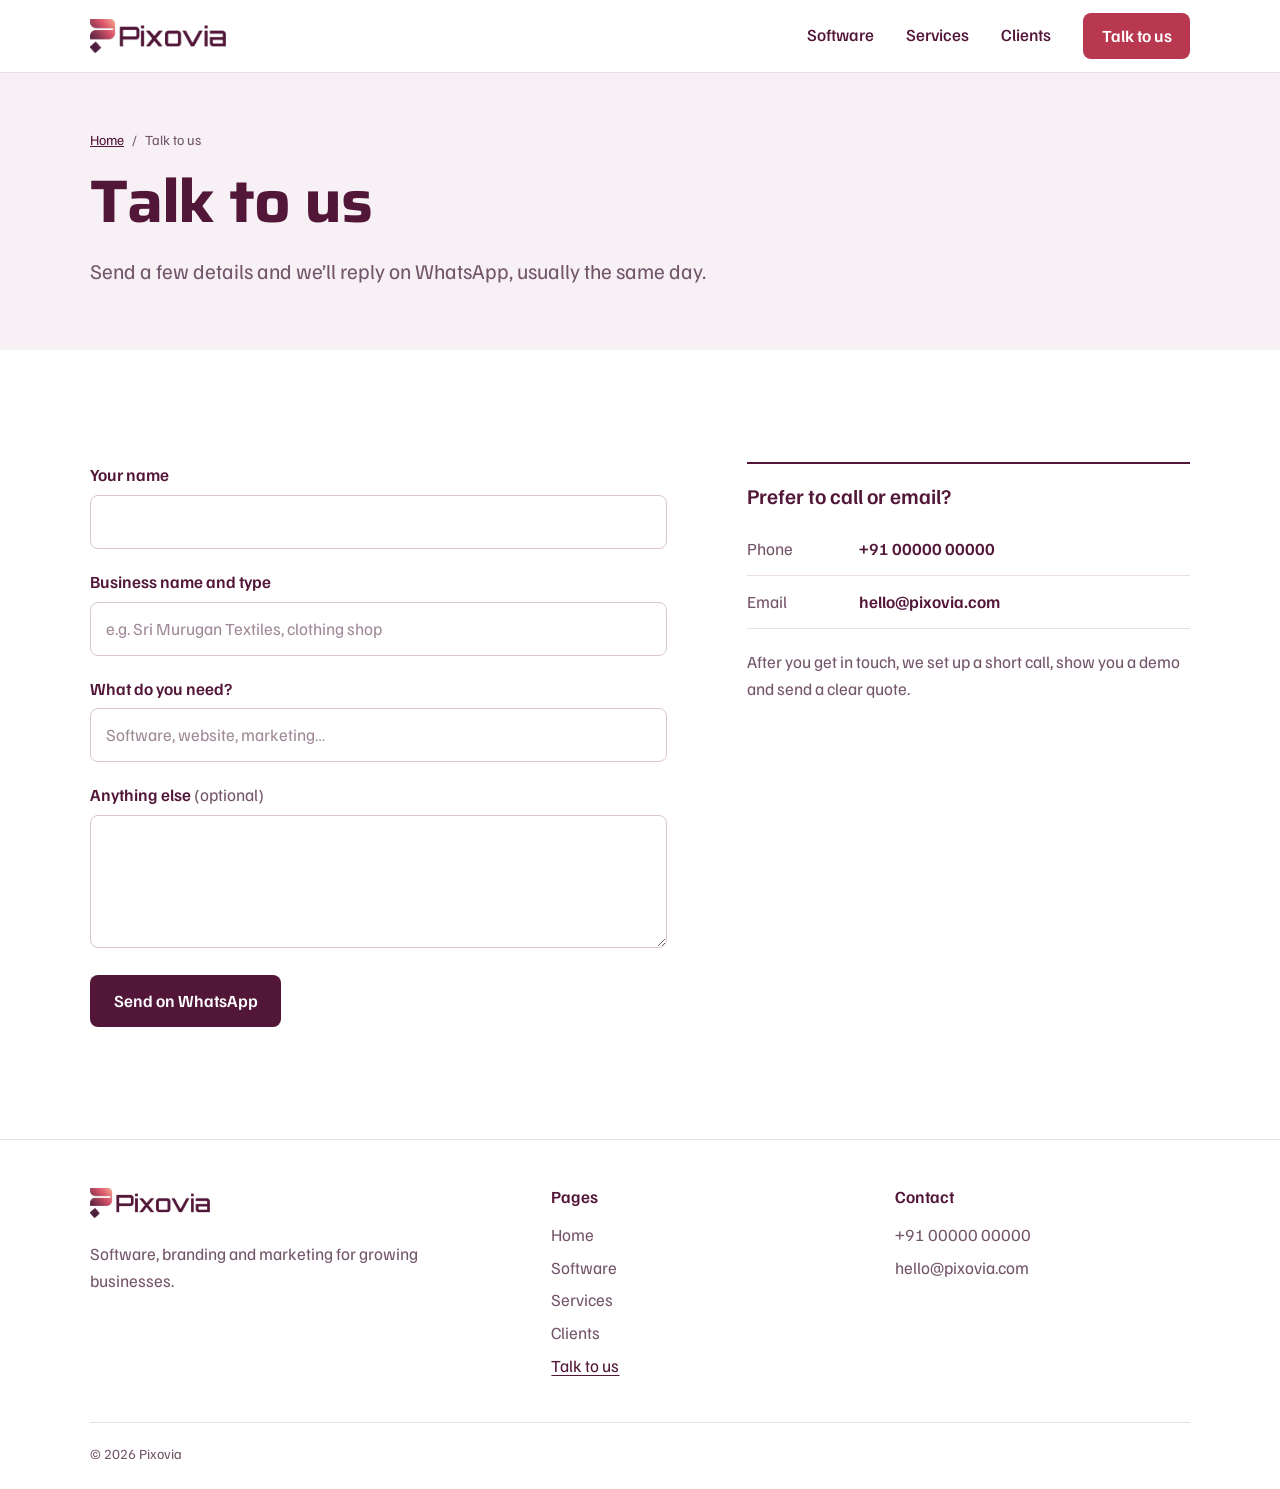
==== contact.html @ 73e4d0c6 "Add Pixovia website Five-page static site: home, software catalogue with prices, services, clients a" ====
<!doctype html>
<html lang="en">
<head>
  <meta charset="utf-8">
  <meta name="viewport" content="width=device-width, initial-scale=1">
  <title>Talk to us — Pixovia</title>
  <meta name="description" content="Tell Pixovia about your business. We reply on WhatsApp, usually the same day.">
  <link rel="preconnect" href="https://fonts.googleapis.com">
  <link rel="preconnect" href="https://fonts.gstatic.com" crossorigin>
  <link href="https://fonts.googleapis.com/css2?family=Familjen+Grotesk:wght@400;500;600;700&family=Saira:wdth,wght@100..125,500..700&display=swap" rel="stylesheet">
  <link rel="icon" type="image/png" href="assets/logo/favicon.png">
  <meta name="theme-color" content="#521638">
  <link rel="stylesheet" href="styles.css?v=13">
</head>
<body>
  <a class="skip" href="#main">Skip to content</a>

  <header class="site-header">
    <div class="wrap header-inner">
      <a class="logo" href="index.html">
        <img src="assets/logo/logo-dark.png" alt="Pixovia home" width="1263" height="315">
      </a>
      <button class="nav-toggle" aria-expanded="false" aria-controls="site-nav">Menu</button>
      <nav id="site-nav" class="site-nav" aria-label="Main">
        <a href="products.html">Software</a>
        <a href="services.html">Services</a>
        <a href="clients.html">Clients</a>
        <a class="nav-cta" href="contact.html" aria-current="page">Talk to us</a>
      </nav>
    </div>
  </header>

  <main id="main">
    <section class="page-head">
      <div class="wrap">
        <nav class="crumbs" aria-label="Breadcrumb"><a href="index.html">Home</a><span aria-hidden="true">/</span><span aria-current="page">Talk to us</span></nav>
        <h1>Talk to us</h1>
        <p class="lede">Send a few details and we’ll reply on WhatsApp, usually the same day.</p>
      </div>
    </section>

    <section class="section" aria-label="Contact form">
      <div class="wrap contact-grid">
        <form class="contact-form" id="contact-form" novalidate>
          <div class="field">
            <label for="f-name">Your name</label>
            <input id="f-name" name="name" required autocomplete="name">
          </div>
          <div class="field">
            <label for="f-business">Business name and type</label>
            <input id="f-business" name="business" required placeholder="e.g. Sri Murugan Textiles, clothing shop">
          </div>
          <div class="field">
            <label for="f-need">What do you need?</label>
            <input id="f-need" name="need" list="need-options" required placeholder="Software, website, marketing…">
            <datalist id="need-options"></datalist>
          </div>
          <div class="field">
            <label for="f-msg">Anything else <span class="optional">(optional)</span></label>
            <textarea id="f-msg" name="message" rows="4"></textarea>
          </div>
          <p class="form-error" id="form-error" role="alert" hidden></p>
          <button class="btn btn-dark" type="submit">Send on WhatsApp</button>
        </form>

        <aside class="contact-aside" aria-labelledby="direct-title">
          <h2 id="direct-title">Prefer to call or email?</h2>
          <dl class="contact-details">
            <div><dt>Phone</dt><dd><a href="tel:+910000000000">+91 00000 00000</a></dd></div>
            <div><dt>Email</dt><dd><a href="mailto:hello@pixovia.com">hello@pixovia.com</a></dd></div>
          </dl>
          <p class="contact-note">After you get in touch, we set up a short call, show you a demo and send a clear quote.</p>
        </aside>
      </div>
    </section>
  </main>

  <footer class="site-footer">
    <div class="wrap footer-grid">
      <div class="footer-brand">
        <a class="logo" href="index.html"><img src="assets/logo/logo-dark.png" alt="Pixovia home" width="1263" height="315" loading="lazy"></a>
        <p>Software, branding and marketing for growing businesses.</p>
      </div>
      <nav aria-labelledby="footer-pages">
        <h2 class="footer-title" id="footer-pages">Pages</h2>
        <ul class="footer-links">
            <li><a href="index.html">Home</a></li>
            <li><a href="products.html">Software</a></li>
            <li><a href="services.html">Services</a></li>
            <li><a href="clients.html">Clients</a></li>
            <li><a href="contact.html" aria-current="page">Talk to us</a></li>
        </ul>
      </nav>
      <div>
        <h2 class="footer-title">Contact</h2>
        <ul class="footer-links">
          <li><a href="tel:+910000000000">+91 00000 00000</a></li>
          <li><a href="mailto:hello@pixovia.com">hello@pixovia.com</a></li>
        </ul>
      </div>
    </div>
    <div class="wrap"><p class="footer-base">© <span id="year"></span> Pixovia</p></div>
  </footer>

  <script src="shared.js?v=13"></script>
  <script src="contact.js?v=13"></script>
</body>
</html>
---- styles.css ----
/* =========================================================
   Pixovia — one stylesheet for every page.
   Structure: tokens → base → layout → components → pages.
   ========================================================= */

:root {
  /* Sampled from the Pixovia logo */
  --plum: #521638;
  --plum-deep: #2e1028;
  --plum-mark: #5e2643;
  --coral: #e05a6f;
  --coral-text: #b8384f; /* coral darkened to 5:1 on white, for text */
  --peach: #f3a38c;
  --peach-soft: #fbd9cf;

  --ink: #2a1424;
  --muted: #74566a;
  --wash: #f7f1f5;
  --white: #ffffff;
  --rule: #eadde4;

  --brand-gradient: linear-gradient(135deg, var(--plum-mark) 0%, var(--coral) 58%, var(--peach) 100%);

  --font: "Familjen Grotesk", system-ui, sans-serif;
  --display: "Saira", "Familjen Grotesk", system-ui, sans-serif;

  /* Type scale, ~1.25 */
  --t-sm: 0.875rem;
  --t-base: 1.0625rem;
  --t-md: 1.3125rem;
  --t-lg: 1.75rem;
  --t-xl: clamp(2rem, 3.6vw, 2.5rem);    /* every section heading */
  --t-page: clamp(2.4rem, 5vw, 3.75rem); /* every inner page title */
  --t-hero: clamp(2.6rem, 6vw, 5.25rem); /* homepage only */

  /* The logo's corners: rounded squares, never pills */
  --radius: 8px;

  --wrap: 1180px;
  --gutter: clamp(1rem, 4vw, 2.5rem);
  --section: clamp(4rem, 9vw, 7rem);
  --header-h: 72px;
}

/* ---------- Base ---------- */

*, *::before, *::after { box-sizing: border-box; }

html { scroll-padding-top: calc(var(--header-h) + 1rem); }
/* Added by settleScroll() after landing, so arriving at a #section never animates */
html.smooth { scroll-behavior: smooth; }

body {
  margin: 0;
  font-family: var(--font);
  font-size: var(--t-base);
  line-height: 1.55;
  color: var(--ink);
  background: var(--white);
  -webkit-font-smoothing: antialiased;
}

h1, h2, h3 { margin: 0; line-height: 1.1; font-weight: 600; color: var(--plum); }
h1, h2 { font-family: var(--display); font-stretch: 112%; letter-spacing: -0.01em; }
p { margin: 0; }
ul, ol { margin: 0; padding: 0; list-style: none; }
a { color: inherit; }
img { max-width: 100%; }

:focus-visible { outline: 3px solid var(--coral); outline-offset: 3px; border-radius: 2px; }

.wrap { width: 100%; max-width: var(--wrap); margin: 0 auto; padding: 0 var(--gutter); }

.visually-hidden {
  position: absolute; width: 1px; height: 1px; overflow: hidden;
  clip: rect(0 0 0 0); white-space: nowrap;
}

.skip {
  position: absolute; left: 1rem; top: -4rem; z-index: 20;
  background: var(--plum); color: var(--white);
  padding: .6rem 1rem; font-weight: 600; text-decoration: none;
}
.skip:focus { top: 1rem; }

/* The diamond from the logo, used as the one bullet style */
.diamond-list li { position: relative; padding: .55rem 0 .55rem 1.35rem; border-bottom: 1px solid var(--rule); }
.diamond-list li::before {
  content: ""; position: absolute; left: 1px; top: 1.05em;
  width: 7px; height: 7px; border-radius: 1.5px;
  background: var(--coral); transform: rotate(45deg);
}

/* ---------- Layout: sections ---------- */

/* Every content section uses this. Backgrounds alternate white → wash;
   plum is reserved for the closing call-to-action band. */
.section { padding: var(--section) 0; }
.section-wash { background: var(--wash); }

.section-head { max-width: 46rem; margin-bottom: 2.75rem; }
.section-head h2 { font-size: var(--t-xl); }
.section-intro { margin-top: .9rem; font-size: var(--t-md); line-height: 1.45; color: var(--muted); max-width: 34em; }
.section-more { margin-top: 2.75rem; }

/* ---------- Buttons ---------- */

.btn {
  display: inline-block;
  font: inherit; font-weight: 600; line-height: 1.2;
  text-decoration: none; text-align: center;
  padding: .85rem 1.35rem;
  border-radius: var(--radius);
  border: 2px solid transparent;
  cursor: pointer;
}
.btn-dark { background: var(--plum); color: var(--white); }
.btn-dark:hover { background: var(--coral-text); }
.btn-line { border-color: var(--plum); color: var(--plum); background: transparent; }
.btn-line:hover { background: var(--plum); color: var(--white); }
.btn-solid { background: var(--brand-gradient); color: var(--white); text-shadow: 0 1px 1px rgba(46,16,40,.25); }
.btn-solid:hover { background: var(--white); color: var(--plum); text-shadow: none; }
.btn-small { padding: .5rem .95rem; font-size: var(--t-sm); white-space: nowrap; }

/* Filter chips and on-page jump links share one look */
.chip, .jump-links a {
  font: inherit; font-size: var(--t-sm); font-weight: 500;
  color: var(--plum); background: var(--white);
  border: 1.5px solid var(--rule); border-radius: var(--radius);
  padding: .45rem .95rem;
  text-decoration: none;
  cursor: pointer;
}
.chip:hover, .jump-links a:hover { border-color: var(--plum); }
.chip[aria-pressed="true"] { background: var(--plum); border-color: var(--plum); color: var(--white); }
.chip-row, .jump-links { display: flex; flex-wrap: wrap; gap: .5rem; }

/* ---------- Header ---------- */

.site-header {
  position: sticky; top: 0; z-index: 10;
  background: rgba(255,255,255,.94);
  backdrop-filter: blur(10px);
  border-bottom: 1px solid var(--rule);
}
.header-inner { display: flex; align-items: center; justify-content: space-between; min-height: var(--header-h); }

.logo { display: inline-flex; align-items: center; text-decoration: none; }
.logo img { height: 34px; width: auto; display: block; }

.site-nav { display: flex; align-items: center; gap: 2rem; }
.site-nav a {
  text-decoration: none; font-weight: 500; color: var(--plum);
  padding: .25rem 0;
  border-bottom: 2px solid transparent;
}
.site-nav a:hover, .site-nav a[aria-current="page"] { border-bottom-color: var(--coral); }
.site-nav .nav-cta {
  background: var(--plum); color: var(--white);
  padding: .6rem 1.15rem; border: 0; border-radius: var(--radius); font-weight: 600;
}
.site-nav .nav-cta:hover, .site-nav .nav-cta[aria-current="page"] { background: var(--coral-text); }

.nav-toggle {
  display: none;
  font: inherit; font-weight: 600; color: var(--plum);
  background: none; border: 2px solid var(--rule); border-radius: var(--radius);
  padding: .4rem .9rem; cursor: pointer;
}

@media (max-width: 760px) {
  .nav-toggle { display: block; }
  .site-nav {
    display: none;
    position: absolute; left: 0; right: 0; top: var(--header-h);
    flex-direction: column; align-items: stretch; gap: 0;
    background: var(--white);
    border-bottom: 1px solid var(--rule);
    padding: .5rem var(--gutter) 1.25rem;
  }
  .site-nav.open { display: flex; }
  .site-nav a { padding: .85rem 0; border-bottom: 1px solid var(--rule); }
  .site-nav a[aria-current="page"] { color: var(--coral-text); border-bottom-color: var(--rule); }
  .site-nav .nav-cta { margin-top: 1rem; text-align: center; }
}

/* ---------- Page heads ---------- */

/* Homepage hero */
.hero { background: var(--wash); padding: clamp(3rem, 8vw, 6rem) 0 clamp(3.5rem, 8vw, 6.5rem); overflow: hidden; }
.hero-grid { display: grid; grid-template-columns: minmax(0, 1fr) auto; gap: 4rem; align-items: center; }
.hero h1 { font-size: var(--t-hero); font-weight: 700; letter-spacing: -0.02em; line-height: 1; max-width: 12ch; }

/* Inner pages: same breadcrumb, title and intro everywhere */
.page-head { background: var(--wash); padding: clamp(2.25rem, 5vw, 3.5rem) 0 clamp(2.75rem, 6vw, 4rem); }
.page-head h1 { font-size: var(--t-page); font-weight: 700; letter-spacing: -0.02em; line-height: 1.02; }
.page-head .search, .page-head .jump-links { margin-top: 2rem; }
.crumbs { display: flex; gap: .5rem; font-size: var(--t-sm); color: var(--muted); margin-bottom: 1.25rem; }
.crumbs a { color: var(--plum); }

.lede { margin-top: 1.5rem; font-size: var(--t-md); line-height: 1.45; max-width: 34em; color: var(--muted); }

/* Logo mark: the pixel drops into place once, on load */
.hero-mark { display: block; width: clamp(200px, 22vw, 300px); height: auto; overflow: visible; }
.hero-mark .pixel {
  transform-box: fill-box; transform-origin: center;
  animation: pixel-drop .7s cubic-bezier(.3, 1.4, .5, 1) .25s both;
}
@keyframes pixel-drop {
  from { transform: translateY(-120%) rotate(-45deg); opacity: 0; }
  60% { opacity: 1; }
  to { transform: none; opacity: 1; }
}

@media (max-width: 960px) {
  .hero-grid { grid-template-columns: 1fr; }
  .hero-mark { display: none; }
}

/* Search box (hero and Software page) */
.search {
  margin-top: 2.25rem;
  display: flex; align-items: center; gap: .75rem;
  max-width: 560px;
  background: var(--white); color: var(--ink);
  border: 2px solid var(--plum); border-radius: var(--radius);
  padding: 0 1.1rem;
}
.search:focus-within { box-shadow: 0 0 0 4px var(--peach-soft); border-color: var(--coral-text); }
.search svg { color: var(--coral-text); flex: none; }
.search input {
  flex: 1; min-width: 0;
  font: inherit; font-size: var(--t-md); color: inherit;
  border: 0; background: none; padding: .95rem 0;
}
.search input:focus { outline: none; }
.search input::placeholder { color: #a08a98; }
.search-go {
  flex: none;
  font: inherit; font-weight: 600; font-size: var(--t-sm);
  color: var(--white); background: var(--plum);
  border: 0; border-radius: 5px;
  padding: .6rem .95rem; margin-right: -.6rem;
  cursor: pointer;
}
.search-go:hover { background: var(--coral-text); }

/* ---------- Ruled lists: one pattern for grouped content ---------- */

/* Sector links, service list, branding/marketing groups and website types
   all open with the same 2px plum rule. */
.sector-links, .service-list { border-top: 2px solid var(--plum); }

.sector-links { display: grid; grid-template-columns: repeat(auto-fill, minmax(260px, 1fr)); }
.sector-link {
  display: grid; grid-template-columns: 1fr auto; gap: .2rem 1rem;
  height: 100%;
  padding: 1.1rem 1.25rem 1.2rem 0;
  border-bottom: 1px solid var(--rule);
  text-decoration: none;
}
.sector-link-name { font-weight: 600; color: var(--plum); font-size: var(--t-md); }
.sector-link-count { font-family: var(--display); font-weight: 600; color: var(--coral-text); font-variant-numeric: tabular-nums; }
.sector-link-examples { grid-column: 1 / -1; color: var(--muted); font-size: var(--t-sm); }
.sector-link:hover .sector-link-name { color: var(--coral-text); text-decoration: underline; text-underline-offset: 4px; }

.service-list { display: grid; grid-template-columns: repeat(2, minmax(0, 1fr)); }
.service-list li { padding: 2rem 2.5rem 2.25rem 0; border-bottom: 1px solid var(--rule); }
.service-list li:nth-child(even) { padding: 2rem 0 2.25rem 2.5rem; border-left: 1px solid var(--rule); }
.service-list h3 { font-size: var(--t-lg); letter-spacing: -0.015em; }
.service-list h3 a { text-decoration: none; }
.service-list h3 a:hover { color: var(--coral-text); text-decoration: underline; text-decoration-thickness: 2px; text-underline-offset: 5px; }
.service-list p { margin-top: .6rem; color: var(--muted); max-width: 30em; }

@media (max-width: 720px) {
  .service-list { grid-template-columns: 1fr; }
  .service-list li, .service-list li:nth-child(even) { padding: 1.6rem 0; border-left: 0; }
}

.offer-groups { display: grid; grid-template-columns: repeat(auto-fill, minmax(220px, 1fr)); gap: 2.5rem; }
.offer-group h3 {
  font-size: var(--t-base);
  padding-bottom: .65rem; margin-bottom: .5rem;
  border-bottom: 2px solid var(--plum);
}
.offer-group li { padding: .3rem 0; color: var(--muted); }

.site-types { display: grid; grid-template-columns: repeat(3, minmax(0, 1fr)); gap: 2.5rem; }
.site-type { display: flex; flex-direction: column; border-top: 2px solid var(--plum); padding-top: 1.5rem; }
.site-type h3 { font-size: var(--t-lg); letter-spacing: -0.015em; }
.site-for { margin-top: .5rem; color: var(--muted); }
.site-type ul { margin: 1.5rem 0 2rem; }
.site-type .btn { margin-top: auto; align-self: flex-start; }
.site-type-shop { border-top: 6px solid transparent; border-image: var(--brand-gradient) 1; padding-top: calc(1.5rem - 4px); }

@media (max-width: 900px) { .site-types { grid-template-columns: 1fr; gap: 3rem; } }

/* ---------- How it works ---------- */

.steps { display: grid; grid-template-columns: repeat(4, minmax(0, 1fr)); gap: 2rem; counter-reset: step; }
.steps li { counter-increment: step; }
.steps li::before {
  content: counter(step);
  display: grid; place-items: center;
  width: 2.6rem; height: 2.6rem;
  border-radius: var(--radius);
  background: var(--plum); color: var(--white);
  font-family: var(--display); font-weight: 700; font-size: var(--t-md);
  margin-bottom: 1.25rem;
}
.steps h3 { font-size: var(--t-md); letter-spacing: -0.01em; }
.steps p { margin-top: .5rem; color: var(--muted); }

@media (max-width: 900px) { .steps { grid-template-columns: repeat(2, minmax(0, 1fr)); gap: 2.5rem 2rem; } }
@media (max-width: 520px) { .steps { grid-template-columns: 1fr; } }

/* ---------- Clients ---------- */

/* Homepage preview: a row of logos linking into the Clients page */
.client-strip { display: grid; grid-template-columns: repeat(6, minmax(0, 1fr)); gap: 1.25rem; }
.client-strip a { display: block; border-radius: 50%; }
.client-strip img, .client-btn img {
  display: block; width: 100%; height: auto; aspect-ratio: 1;
  object-fit: cover; border-radius: 50%;
  box-shadow: 0 0 0 1px var(--rule);
}
.client-strip a:hover img { box-shadow: 0 0 0 3px var(--white), 0 0 0 5px var(--coral); }

@media (max-width: 640px) { .client-strip { grid-template-columns: repeat(4, minmax(0, 1fr)); gap: .9rem; } }

/* Clients page: spotlight beside the full grid */
.clients-body {
  display: grid;
  grid-template-columns: minmax(0, 0.9fr) minmax(0, 1.3fr);
  gap: 3rem 5rem;
  align-items: start;
}
.spotlight { margin: 0; position: sticky; top: calc(var(--header-h) + 2rem); }
.spotlight-logo {
  width: min(100%, 320px); aspect-ratio: 1;
  border-radius: 50%; overflow: hidden;
  background: var(--white);
  box-shadow: 0 0 0 1px var(--rule), 0 0 0 10px var(--white), 0 0 0 11px var(--rule);
  margin: 11px;
}
.spotlight-logo img { width: 100%; height: 100%; object-fit: cover; display: block; }
.spotlight.is-changing .spotlight-logo img { animation: spot-in .28s ease-out; }
@keyframes spot-in { from { opacity: 0; transform: scale(.94); } to { opacity: 1; transform: scale(1); } }

.spotlight figcaption { margin-top: 2rem; min-height: 6.5rem; }
.spotlight-name { font-family: var(--display); font-stretch: 112%; font-size: var(--t-lg); font-weight: 600; color: var(--plum); line-height: 1.15; }
.spotlight-sector { margin-top: .35rem; color: var(--muted); font-size: var(--t-md); }
.spotlight-work { margin-top: .9rem; max-width: 26em; }
.spotlight-sector:empty, .spotlight-work:empty { display: none; }

.client-grid { display: grid; grid-template-columns: repeat(5, minmax(0, 1fr)); gap: 1.25rem; }
.client-btn {
  display: block; width: 100%;
  padding: 0; border: 0; border-radius: 50%;
  background: none; cursor: pointer;
  transition: transform .15s ease;
}
.client-btn:hover { transform: translateY(-3px); }
.client-btn[aria-pressed="true"] img { box-shadow: 0 0 0 3px var(--white), 0 0 0 6px var(--coral); }
.client-btn:focus-visible { outline: none; }
.client-btn:focus-visible img { box-shadow: 0 0 0 3px var(--white), 0 0 0 6px var(--plum); }

@media (max-width: 900px) {
  .clients-body { grid-template-columns: 1fr; }
  .spotlight { position: static; display: grid; grid-template-columns: 140px minmax(0, 1fr); gap: 1.5rem; align-items: center; }
  .spotlight-logo { width: 118px; }
  .spotlight figcaption { margin-top: 0; min-height: 0; }
  .client-grid { grid-template-columns: repeat(auto-fill, minmax(64px, 1fr)); gap: 1rem; }
}

/* ---------- Software catalogue ---------- */

.count { color: var(--muted); font-size: var(--t-md); }
.count strong { color: var(--coral-text); font-weight: 700; font-variant-numeric: tabular-nums; }

.filters { margin: 1.5rem 0 2.5rem; display: grid; gap: .9rem; }
.filter-row { display: grid; grid-template-columns: 4.5rem minmax(0, 1fr); align-items: start; gap: 1rem; }
.filter-label { font-weight: 600; color: var(--plum); padding-top: .4rem; }

.product-grid { display: grid; grid-template-columns: repeat(auto-fill, minmax(240px, 1fr)); gap: 1.25rem; }
.product-card {
  display: flex; flex-direction: column; align-items: flex-start;
  background: var(--white);
  border: 1px solid var(--rule); border-radius: var(--radius);
  padding: 1.5rem 1.4rem 1.4rem;
}
.product-card:hover { border-color: var(--plum); }
.product-card h3 { font-size: var(--t-md); line-height: 1.2; margin-top: 1.1rem; }
.product-card h3 mark { background: var(--peach-soft); color: inherit; padding: 0 1px; border-radius: 2px; }
.product-sector { margin-top: .3rem; font-size: var(--t-sm); color: var(--muted); }
.product-price {
  margin: 1.1rem 0 1.25rem;
  font-family: var(--display); font-stretch: 108%;
  font-size: 1.15rem; font-weight: 600; color: var(--ink);
  font-variant-numeric: tabular-nums; white-space: nowrap;
}
.product-card .btn { margin-top: auto; }

.product-icon {
  display: grid; place-items: center;
  width: 3rem; height: 3rem;
  border-radius: var(--radius);
  background: var(--wash); color: var(--plum);
}
.product-icon svg { width: 1.5rem; height: 1.5rem; }
.product-icon-lg { width: 3.75rem; height: 3.75rem; background: var(--brand-gradient); color: var(--white); }
.product-icon-lg svg { width: 1.9rem; height: 1.9rem; }

.empty { border-top: 2px solid var(--plum); padding-top: 1.5rem; max-width: 40em; }
.empty-title { font-size: var(--t-md); font-weight: 600; margin-bottom: .4rem; color: var(--plum); }
.empty .btn { margin-top: 1.25rem; }

@media (max-width: 640px) {
  .filter-row { grid-template-columns: 1fr; gap: .5rem; }
  .filter-label { padding-top: 0; }
  /* Chip rows swipe sideways instead of stacking a screen deep */
  .filters .chip-row {
    flex-wrap: nowrap; overflow-x: auto;
    margin-right: calc(-1 * var(--gutter)); padding-right: var(--gutter);
    scrollbar-width: none;
  }
  .filters .chip-row::-webkit-scrollbar { display: none; }
  .filters .chip { flex: none; }

  .product-grid { grid-template-columns: repeat(2, minmax(0, 1fr)); gap: .75rem; }
  .product-card { padding: 1rem .9rem; }
  .product-card h3 { font-size: var(--t-base); margin-top: .8rem; }
  .product-price { font-size: var(--t-base); white-space: normal; margin: .75rem 0 1rem; }
  .product-icon { width: 2.5rem; height: 2.5rem; }
  .product-card .btn-small { padding: .45rem .7rem; border-width: 1.5px; }
}

/* Product details dialog */
.product-dialog {
  width: min(520px, calc(100% - 2rem));
  max-height: calc(100% - 2rem);
  padding: 0; border: 0; border-radius: 12px;
  color: var(--ink);
  box-shadow: 0 24px 60px -12px rgba(46,16,40,.45);
}
.product-dialog::backdrop { background: rgba(46,16,40,.55); }
.product-dialog[open] { animation: dlg-in .2s ease-out; }
@keyframes dlg-in { from { opacity: 0; transform: translateY(12px); } to { opacity: 1; transform: none; } }

.dlg-inner { position: relative; padding: 2rem 2rem 1.75rem; }
.dlg-close {
  position: absolute; top: 1rem; right: 1rem;
  display: grid; place-items: center;
  width: 2.5rem; height: 2.5rem;
  background: none; border: 0; border-radius: var(--radius);
  color: var(--plum); cursor: pointer;
}
.dlg-close:hover { background: var(--wash); }
.product-dialog h2 { margin-top: 1.25rem; font-size: var(--t-lg); line-height: 1.15; }
.dlg-price { margin-top: 1.25rem; font-family: var(--display); font-stretch: 108%; font-size: var(--t-lg); font-weight: 700; color: var(--plum); }
.dlg-price-note { margin-top: .25rem; color: var(--muted); font-size: var(--t-sm); }
.product-dialog h3 { margin-top: 1.5rem; font-size: var(--t-base); }
.dlg-list { margin-top: .5rem; }
.dlg-actions { margin-top: 1.75rem; display: flex; flex-wrap: wrap; gap: .75rem; }

/* ---------- Contact ---------- */

.contact-grid { display: grid; grid-template-columns: minmax(0, 1.3fr) minmax(0, 1fr); gap: 3rem 5rem; align-items: start; }

.contact-form { display: grid; gap: 1.25rem; }
.field label { display: block; font-weight: 600; color: var(--plum); margin-bottom: .4rem; }
.optional { font-weight: 400; color: var(--muted); }
.field input, .field textarea {
  width: 100%;
  font: inherit; color: var(--ink);
  background: var(--white);
  border: 1.5px solid #d9c6d1; border-radius: var(--radius);
  padding: .8rem .95rem;
}
.field input::placeholder, .field textarea::placeholder { color: #a08a98; }
.field input:focus, .field textarea:focus { outline: none; border-color: var(--coral-text); box-shadow: 0 0 0 3px var(--peach-soft); }
.field input[aria-invalid="true"] { border-color: var(--coral-text); }
.field textarea { resize: vertical; }
.form-error { background: var(--peach-soft); color: var(--plum-deep); padding: .7rem .95rem; border-radius: var(--radius); font-weight: 500; }
.contact-form .btn { justify-self: start; }

.contact-aside { border-top: 2px solid var(--plum); padding-top: 1.25rem; }
.contact-aside h2 { font-size: var(--t-md); font-family: var(--font); font-stretch: normal; letter-spacing: 0; }
.contact-details { margin: 1rem 0 0; }
.contact-details div { display: flex; gap: 1.5rem; padding: .8rem 0; border-bottom: 1px solid var(--rule); }
.contact-details dt { width: 5.5rem; color: var(--muted); }
.contact-details dd { margin: 0; font-weight: 600; color: var(--plum); }
.contact-details a { text-decoration: none; }
.contact-details a:hover { color: var(--coral-text); text-decoration: underline; }
.contact-note { margin-top: 1.25rem; color: var(--muted); }

@media (max-width: 860px) { .contact-grid { grid-template-columns: 1fr; } }

/* ---------- Closing call to action (every page but Contact) ---------- */

.cta-band { background: var(--plum); color: var(--white); padding: clamp(3rem, 6vw, 4.5rem) 0; }
.cta-band-inner { display: flex; flex-wrap: wrap; align-items: center; justify-content: space-between; gap: 1.5rem 3rem; }
.cta-band h2 { color: var(--white); font-size: var(--t-xl); }
.cta-band p { margin-top: .5rem; color: rgba(255,255,255,.82); font-size: var(--t-md); max-width: 32em; }
.cta-band :focus-visible { outline-color: var(--peach); }

/* ---------- Footer ---------- */

.site-footer { background: var(--white); border-top: 1px solid var(--rule); padding: 3rem 0 1.5rem; }
.footer-grid { display: grid; grid-template-columns: minmax(0, 1.4fr) repeat(2, minmax(0, 1fr)); gap: 2rem 3rem; }
.footer-brand .logo img { height: 30px; }
.footer-brand p { margin-top: 1rem; color: var(--muted); max-width: 22em; }
.footer-title { font-family: var(--font); font-stretch: normal; font-size: var(--t-base); letter-spacing: 0; margin-bottom: .75rem; }
.footer-links li { padding: .2rem 0; }
.footer-links a { color: var(--muted); text-decoration: none; }
.footer-links a:hover, .footer-links a[aria-current="page"] { color: var(--plum); text-decoration: underline; text-underline-offset: 3px; }
.footer-base { margin-top: 2.5rem; padding-top: 1.25rem; border-top: 1px solid var(--rule); color: var(--muted); font-size: var(--t-sm); }

@media (max-width: 720px) { .footer-grid { grid-template-columns: 1fr 1fr; } .footer-brand { grid-column: 1 / -1; } }

/* =========================================================
   Motion. Every animation here either connects pages, shows a
   sequence, or answers something the visitor did.
   ========================================================= */

:root {
  --ease-out: cubic-bezier(.2, .7, .2, 1);
  --ease-spring: cubic-bezier(.3, 1.4, .5, 1);
}

/* 1. Pages cross-fade into each other; the header stays put. */
@view-transition { navigation: auto; }
.site-header { view-transition-name: site-header; }
::view-transition-old(root) { animation: vt-out .18s ease-in both; }
::view-transition-new(root) { animation: vt-in .38s var(--ease-out) both; }
@keyframes vt-out { to { opacity: 0; transform: translateY(-6px); } }
@keyframes vt-in { from { opacity: 0; transform: translateY(10px); } }

/* 2. Arriving on a page: title, intro and controls rise in order. */
@keyframes rise { from { opacity: 0; transform: translateY(18px); } to { opacity: 1; transform: none; } }
.hero h1, .hero .lede, .hero .search,
.page-head .crumbs, .page-head h1, .page-head .lede, .page-head .search, .page-head .jump-links {
  animation: rise .7s var(--ease-out) both;
}
.page-head h1 { animation-delay: .06s; }
.hero .lede, .page-head .lede { animation-delay: .14s; }
.hero .search, .page-head .search, .page-head .jump-links { animation-delay: .22s; }
.hero-mark .pixel { animation-delay: .45s; }

/* Header gains depth once the page scrolls under it */
.site-header { transition: box-shadow .25s ease, background-color .25s ease; }
.site-header.is-scrolled { box-shadow: 0 6px 24px -12px rgba(46,16,40,.25); }

/* 3. Lists build in, item by item, as they scroll into view.
      Only applied when JS runs (html.motion), so content never hides without it. */
.motion .reveal > * {
  opacity: 0; transform: translateY(16px);
  transition: opacity .5s ease, transform .65s var(--ease-out);
  transition-delay: calc(var(--i, 0) * 70ms);
}
.motion .reveal.is-in > * { opacity: 1; transform: none; }

/* How it works: a line draws across the steps, badges pop in on it */
.steps { position: relative; }
.steps::before {
  content: ""; position: absolute; left: 1.3rem; right: 1.3rem; top: 1.3rem;
  height: 2px; background: var(--brand-gradient);
  transform-origin: left; transform: scaleX(1);
}
.steps li { position: relative; }
.steps li::before { position: relative; z-index: 1; box-shadow: 0 0 0 6px var(--wash); }
.motion .steps.reveal::before { transform: scaleX(0); transition: transform 1.1s var(--ease-out) .1s; }
.motion .steps.reveal.is-in::before { transform: scaleX(1); }
.motion .steps.reveal li::before { transform: scale(.4); transition: transform .5s var(--ease-spring); transition-delay: calc(var(--i, 0) * 220ms + .15s); }
.motion .steps.reveal.is-in li::before { transform: none; }
.motion .steps.reveal > li { transition-delay: calc(var(--i, 0) * 220ms + .1s); }
@media (max-width: 900px) { .steps::before { display: none; } }

/* 4. Feedback on hover and press */
.btn, .chip, .jump-links a, .search-go, .site-nav .nav-cta {
  transition: background-color .2s ease, color .2s ease, border-color .2s ease, transform .2s var(--ease-out), box-shadow .2s ease;
}
.btn:hover { transform: translateY(-2px); }
.btn:active, .chip:active { transform: translateY(0) scale(.98); }
.site-nav a { transition: border-color .2s ease, color .2s ease; }

.product-card { transition: border-color .2s ease, transform .25s var(--ease-out), box-shadow .25s ease; }
.product-card:hover { transform: translateY(-4px); box-shadow: 0 14px 30px -18px rgba(46,16,40,.35); }
.product-icon { transition: background .25s ease, color .25s ease; }
.product-card:hover .product-icon { background: var(--brand-gradient); color: var(--white); }

.sector-link { transition: background-color .2s ease, padding .25s var(--ease-out); }
.sector-link:hover { background: var(--wash); padding-left: .75rem; }

.client-strip a { transition: transform .25s var(--ease-out); }
.client-strip a:hover { transform: translateY(-4px); }
.client-strip img, .client-btn img { transition: box-shadow .2s ease; }

/* Catalogue: cards settle in after every filter change */
@keyframes card-in { from { opacity: 0; transform: translateY(12px) scale(.98); } to { opacity: 1; transform: none; } }
.product-card.is-new { animation: card-in .4s var(--ease-out) both; animation-delay: calc(var(--i, 0) * 35ms); }

/* Hero mark follows the pointer a little; the diamond moves more, for depth */
.hero-mark .slab-depth, .hero-mark .pixel-depth {
  transform-box: fill-box;
  transition: transform .5s var(--ease-out);
}
.hero-mark .slab-depth { transform: translate(calc(var(--mx, 0) * 8px), calc(var(--my, 0) * 8px)); }
.hero-mark .pixel-depth { transform: translate(calc(var(--mx, 0) * 22px), calc(var(--my, 0) * 22px)); }

/* ---------- Motion preferences ---------- */

@media (prefers-reduced-motion: reduce) {
  @view-transition { navigation: none; }
  html.smooth { scroll-behavior: auto; }
  *, *::before, *::after { animation: none !important; transition: none !important; }
  .motion .reveal > *, .motion .steps.reveal li::before { opacity: 1; transform: none; }
  .motion .steps.reveal::before { transform: none; }
  .btn:hover, .product-card:hover, .client-strip a:hover, .client-btn:hover { transform: none; }
  .hero-mark .slab-depth, .hero-mark .pixel-depth { transform: none; }
}
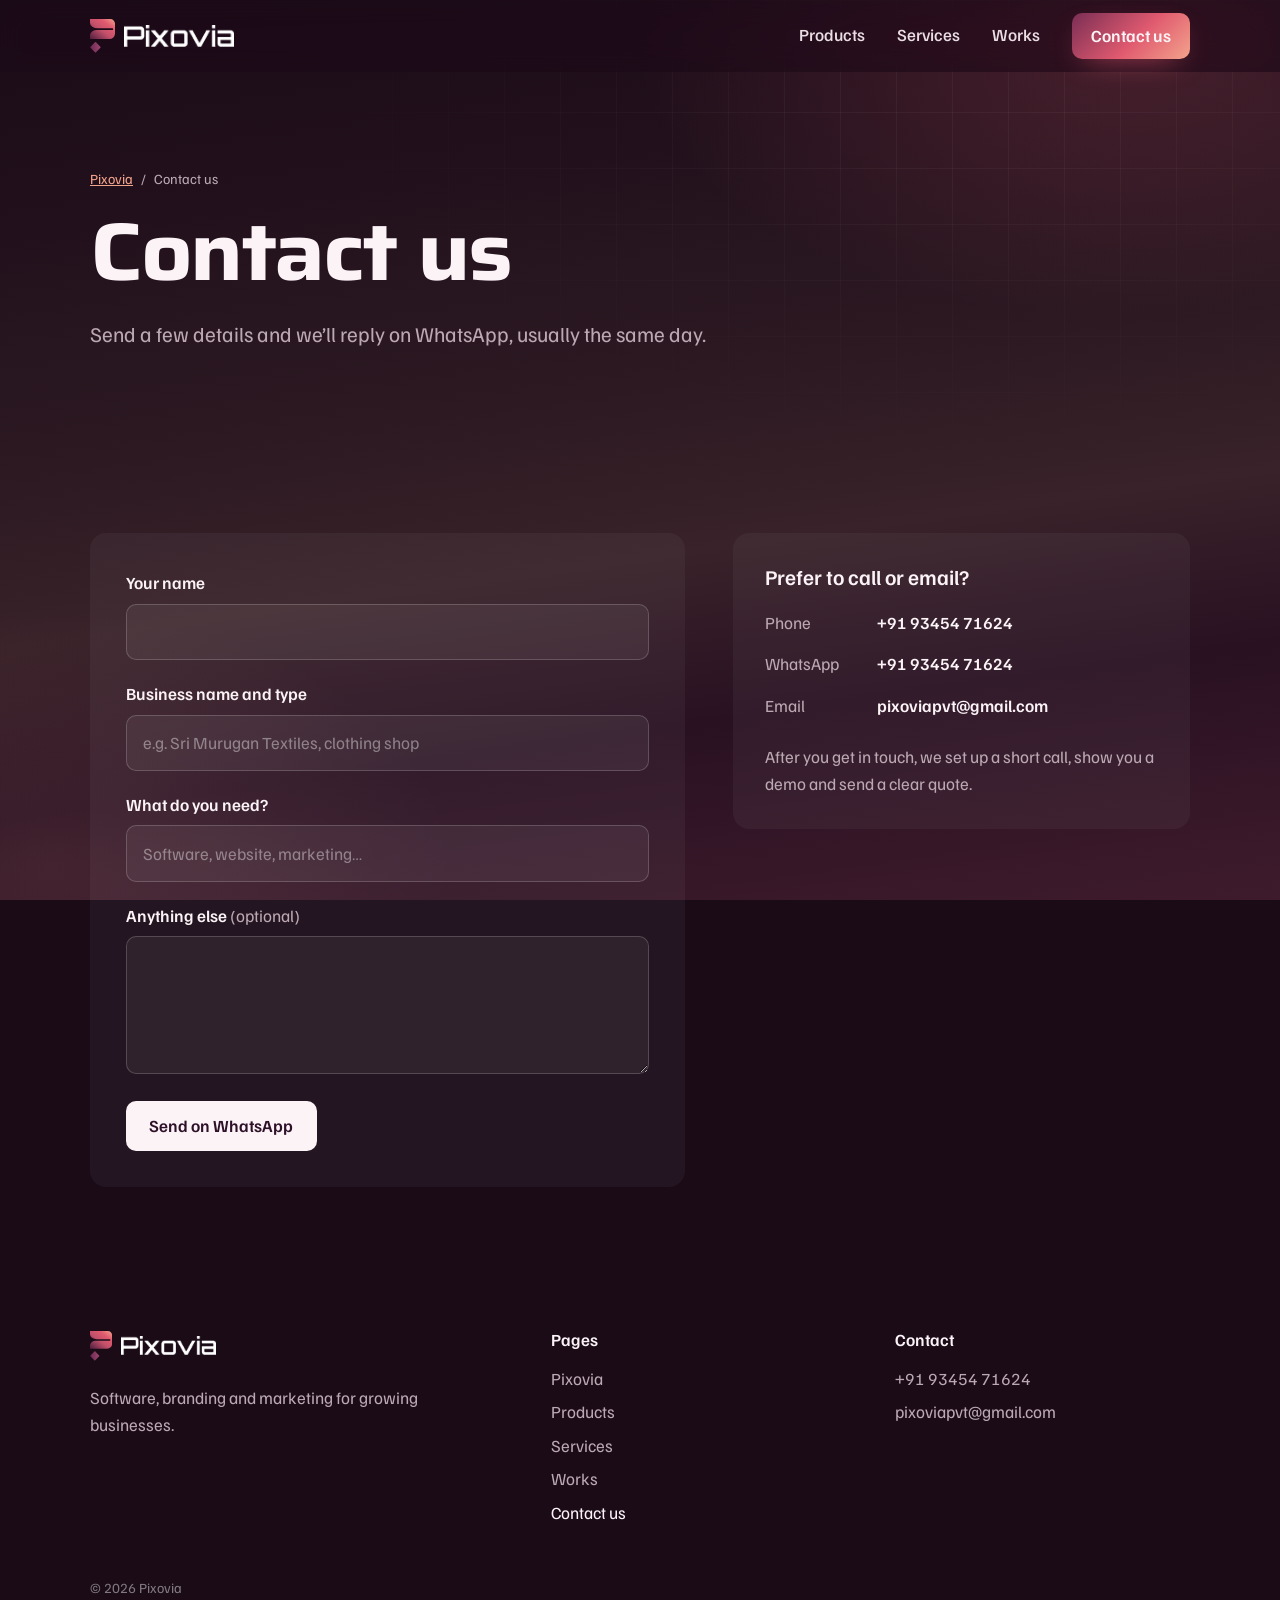
==== commit 81f43902: "Redesign site with dark theme and new page structure - Front page: hero with stats, capabilities wit" ====
--- a/contact.html
+++ b/contact.html
@@ -3,29 +3,27 @@
 <head>
   <meta charset="utf-8">
   <meta name="viewport" content="width=device-width, initial-scale=1">
-  <title>Talk to us — Pixovia</title>
+  <title>Contact us — Pixovia</title>
   <meta name="description" content="Tell Pixovia about your business. We reply on WhatsApp, usually the same day.">
   <link rel="preconnect" href="https://fonts.googleapis.com">
   <link rel="preconnect" href="https://fonts.gstatic.com" crossorigin>
   <link href="https://fonts.googleapis.com/css2?family=Familjen+Grotesk:wght@400;500;600;700&family=Saira:wdth,wght@100..125,500..700&display=swap" rel="stylesheet">
   <link rel="icon" type="image/png" href="assets/logo/favicon.png">
-  <meta name="theme-color" content="#521638">
-  <link rel="stylesheet" href="styles.css?v=13">
+  <meta name="theme-color" content="#1a0b17">
+  <link rel="stylesheet" href="styles.css?v=24">
 </head>
 <body>
   <a class="skip" href="#main">Skip to content</a>
 
   <header class="site-header">
     <div class="wrap header-inner">
-      <a class="logo" href="index.html">
-        <img src="assets/logo/logo-dark.png" alt="Pixovia home" width="1263" height="315">
-      </a>
+      <a class="logo" href="index.html" aria-label="Pixovia home"><svg class="logo-mark" viewBox="0 0 236 318" aria-hidden="true"><defs><linearGradient id="lh-g" x1="0" y1="1" x2="1" y2="0"><stop offset="0" stop-color="#4e1e3e"/><stop offset=".45" stop-color="#c2506a"/><stop offset=".72" stop-color="#e05a6f"/><stop offset="1" stop-color="#f3a38c"/></linearGradient><linearGradient id="lh-p" x1="0" y1="1" x2="1" y2="0"><stop offset="0" stop-color="#6a2a52"/><stop offset="1" stop-color="#a0466f"/></linearGradient></defs><path fill="url(#lh-g)" d="M0 0H190A44 44 0 0 1 234 44V136A52 52 0 0 1 182 188H0V152A58 48 0 0 1 58 104H208.5A8.5 8.5 0 0 0 208.5 87H72A72 50 0 0 1 0 37Z"/><rect x="-36" y="-36" width="72" height="72" rx="7" fill="url(#lh-p)" transform="translate(51 264) rotate(45)"/></svg><img class="logo-word" src="assets/logo/wordmark-white.png" alt="" width="481" height="96"></a>
       <button class="nav-toggle" aria-expanded="false" aria-controls="site-nav">Menu</button>
       <nav id="site-nav" class="site-nav" aria-label="Main">
-        <a href="products.html">Software</a>
+        <a href="products.html">Products</a>
         <a href="services.html">Services</a>
-        <a href="clients.html">Clients</a>
-        <a class="nav-cta" href="contact.html" aria-current="page">Talk to us</a>
+        <a href="works.html">Works</a>
+        <a class="nav-cta" href="contact.html" aria-current="page">Contact us</a>
       </nav>
     </div>
   </header>
@@ -33,8 +31,8 @@
   <main id="main">
     <section class="page-head">
       <div class="wrap">
-        <nav class="crumbs" aria-label="Breadcrumb"><a href="index.html">Home</a><span aria-hidden="true">/</span><span aria-current="page">Talk to us</span></nav>
-        <h1>Talk to us</h1>
+        <nav class="crumbs" aria-label="Breadcrumb"><a href="index.html">Pixovia</a><span aria-hidden="true">/</span><span aria-current="page">Contact us</span></nav>
+        <h1>Contact us</h1>
         <p class="lede">Send a few details and we’ll reply on WhatsApp, usually the same day.</p>
       </div>
     </section>
@@ -66,8 +64,9 @@
         <aside class="contact-aside" aria-labelledby="direct-title">
           <h2 id="direct-title">Prefer to call or email?</h2>
           <dl class="contact-details">
-            <div><dt>Phone</dt><dd><a href="tel:+910000000000">+91 00000 00000</a></dd></div>
-            <div><dt>Email</dt><dd><a href="mailto:hello@pixovia.com">hello@pixovia.com</a></dd></div>
+            <div><dt>Phone</dt><dd><a href="tel:+919345471624">+91 93454 71624</a></dd></div>
+            <div><dt>WhatsApp</dt><dd><a href="https://wa.me/919345471624" target="_blank" rel="noopener">+91 93454 71624</a></dd></div>
+            <div><dt>Email</dt><dd><a href="mailto:pixoviapvt@gmail.com">pixoviapvt@gmail.com</a></dd></div>
           </dl>
           <p class="contact-note">After you get in touch, we set up a short call, show you a demo and send a clear quote.</p>
         </aside>
@@ -78,31 +77,31 @@
   <footer class="site-footer">
     <div class="wrap footer-grid">
       <div class="footer-brand">
-        <a class="logo" href="index.html"><img src="assets/logo/logo-dark.png" alt="Pixovia home" width="1263" height="315" loading="lazy"></a>
+        <a class="logo" href="index.html" aria-label="Pixovia home"><svg class="logo-mark" viewBox="0 0 236 318" aria-hidden="true"><defs><linearGradient id="lf-g" x1="0" y1="1" x2="1" y2="0"><stop offset="0" stop-color="#4e1e3e"/><stop offset=".45" stop-color="#c2506a"/><stop offset=".72" stop-color="#e05a6f"/><stop offset="1" stop-color="#f3a38c"/></linearGradient><linearGradient id="lf-p" x1="0" y1="1" x2="1" y2="0"><stop offset="0" stop-color="#6a2a52"/><stop offset="1" stop-color="#a0466f"/></linearGradient></defs><path fill="url(#lf-g)" d="M0 0H190A44 44 0 0 1 234 44V136A52 52 0 0 1 182 188H0V152A58 48 0 0 1 58 104H208.5A8.5 8.5 0 0 0 208.5 87H72A72 50 0 0 1 0 37Z"/><rect x="-36" y="-36" width="72" height="72" rx="7" fill="url(#lf-p)" transform="translate(51 264) rotate(45)"/></svg><img class="logo-word" src="assets/logo/wordmark-white.png" alt="" width="481" height="96" loading="lazy"></a>
         <p>Software, branding and marketing for growing businesses.</p>
       </div>
       <nav aria-labelledby="footer-pages">
         <h2 class="footer-title" id="footer-pages">Pages</h2>
         <ul class="footer-links">
-            <li><a href="index.html">Home</a></li>
-            <li><a href="products.html">Software</a></li>
+            <li><a href="index.html">Pixovia</a></li>
+            <li><a href="products.html">Products</a></li>
             <li><a href="services.html">Services</a></li>
-            <li><a href="clients.html">Clients</a></li>
-            <li><a href="contact.html" aria-current="page">Talk to us</a></li>
+            <li><a href="works.html">Works</a></li>
+            <li><a href="contact.html" aria-current="page">Contact us</a></li>
         </ul>
       </nav>
       <div>
         <h2 class="footer-title">Contact</h2>
         <ul class="footer-links">
-          <li><a href="tel:+910000000000">+91 00000 00000</a></li>
-          <li><a href="mailto:hello@pixovia.com">hello@pixovia.com</a></li>
+          <li><a href="tel:+919345471624">+91 93454 71624</a></li>
+          <li><a href="mailto:pixoviapvt@gmail.com">pixoviapvt@gmail.com</a></li>
         </ul>
       </div>
     </div>
     <div class="wrap"><p class="footer-base">© <span id="year"></span> Pixovia</p></div>
   </footer>
 
-  <script src="shared.js?v=13"></script>
-  <script src="contact.js?v=13"></script>
+  <script src="shared.js?v=24"></script>
+  <script src="contact.js?v=24"></script>
 </body>
 </html>
--- a/styles.css
+++ b/styles.css
@@ -1,107 +1,134 @@
 /* =========================================================
    Pixovia — one stylesheet for every page.
-   Structure: tokens → base → layout → components → pages.
+   One continuous dark backdrop runs behind the whole site:
+   aubergine → dusky rose → wine, with the logo's coral/peach
+   glow. Sections never paint their own background, so there
+   are no seams between them. Content sits on soft glass.
    ========================================================= */
 
 :root {
-  /* Sampled from the Pixovia logo */
+  /* Backdrop, sampled from the reference */
+  --bg-0: #1a0b17;
+  --bg-1: #22111c;
+  --bg-2: #2c1922;
+  --bg-3: #392229;
+  --bg-4: #291122;
+  --bg-5: #3e1b2c;
+
+  /* Logo colours */
   --plum: #521638;
   --plum-deep: #2e1028;
-  --plum-mark: #5e2643;
   --coral: #e05a6f;
-  --coral-text: #b8384f; /* coral darkened to 5:1 on white, for text */
   --peach: #f3a38c;
-  --peach-soft: #fbd9cf;
-
-  --ink: #2a1424;
-  --muted: #74566a;
-  --wash: #f7f1f5;
-  --white: #ffffff;
-  --rule: #eadde4;
-
-  --brand-gradient: linear-gradient(135deg, var(--plum-mark) 0%, var(--coral) 58%, var(--peach) 100%);
+  --brand-gradient: linear-gradient(135deg, #7a2e55 0%, var(--coral) 55%, var(--peach) 100%);
+
+  /* Text on the dark backdrop */
+  --heading: #fbf3f6;
+  --text: #eadde3;
+  --muted: #bba8b3;
+  --accent: var(--peach);
+
+  /* Glass surfaces and hairlines */
+  --glass: rgba(255,255,255,.045);
+  --glass-2: rgba(255,255,255,.08);
+  --glass-line: rgba(255,255,255,.09);
+  --glass-line-2: rgba(255,255,255,.18);
 
   --font: "Familjen Grotesk", system-ui, sans-serif;
   --display: "Saira", "Familjen Grotesk", system-ui, sans-serif;
 
-  /* Type scale, ~1.25 */
   --t-sm: 0.875rem;
   --t-base: 1.0625rem;
   --t-md: 1.3125rem;
   --t-lg: 1.75rem;
-  --t-xl: clamp(2rem, 3.6vw, 2.5rem);    /* every section heading */
-  --t-page: clamp(2.4rem, 5vw, 3.75rem); /* every inner page title */
-  --t-hero: clamp(2.6rem, 6vw, 5.25rem); /* homepage only */
-
-  /* The logo's corners: rounded squares, never pills */
-  --radius: 8px;
-
+  --t-xl: clamp(2.2rem, 4.2vw, 3.25rem);   /* every section heading */
+  --t-page: clamp(2.8rem, 6.4vw, 5.25rem); /* every inner page title */
+
+  --radius: 10px;
+  --radius-lg: 16px;
   --wrap: 1180px;
   --gutter: clamp(1rem, 4vw, 2.5rem);
-  --section: clamp(4rem, 9vw, 7rem);
+  --section: clamp(4.5rem, 10vw, 8rem);
   --header-h: 72px;
+
+  --ease-out: cubic-bezier(.2, .7, .2, 1);
+  --ease-spring: cubic-bezier(.3, 1.4, .5, 1);
+
+  color-scheme: dark;
 }
 
 /* ---------- Base ---------- */
 
 *, *::before, *::after { box-sizing: border-box; }
 
-html { scroll-padding-top: calc(var(--header-h) + 1rem); }
-/* Added by settleScroll() after landing, so arriving at a #section never animates */
+html { scroll-padding-top: calc(var(--header-h) + 1rem); background: var(--bg-0); }
 html.smooth { scroll-behavior: smooth; }
 
 body {
   margin: 0;
   font-family: var(--font);
   font-size: var(--t-base);
-  line-height: 1.55;
-  color: var(--ink);
-  background: var(--white);
+  line-height: 1.6;
+  color: var(--text);
+  background: transparent;
   -webkit-font-smoothing: antialiased;
-}
-
-h1, h2, h3 { margin: 0; line-height: 1.1; font-weight: 600; color: var(--plum); }
-h1, h2 { font-family: var(--display); font-stretch: 112%; letter-spacing: -0.01em; }
+  min-height: 100vh;
+}
+
+/* The backdrop: fixed behind everything, so scrolling never reveals an edge */
+body::before {
+  content: ""; position: fixed; inset: 0; z-index: -2; pointer-events: none;
+  background:
+    radial-gradient(55% 45% at 88% 4%, rgba(224,90,111,.20), transparent 70%),
+    radial-gradient(45% 40% at 4% 96%, rgba(243,163,140,.11), transparent 70%),
+    linear-gradient(172deg, var(--bg-0) 0%, var(--bg-1) 22%, var(--bg-2) 44%, var(--bg-3) 60%, var(--bg-4) 76%, var(--bg-5) 100%);
+}
+/* A faint pixel grid (the logo's "pixel") fading out from the top right */
+body::after {
+  content: ""; position: fixed; inset: 0; z-index: -1; pointer-events: none;
+  background-image:
+    linear-gradient(rgba(255,255,255,.045) 1px, transparent 1px),
+    linear-gradient(90deg, rgba(255,255,255,.045) 1px, transparent 1px);
+  background-size: 56px 56px;
+  -webkit-mask-image: radial-gradient(75% 60% at 75% 10%, #000 10%, transparent 70%);
+  mask-image: radial-gradient(75% 60% at 75% 10%, #000 10%, transparent 70%);
+}
+
+h1, h2, h3 { margin: 0; line-height: 1.1; font-weight: 600; color: var(--heading); }
+h1, h2 { font-family: var(--display); font-stretch: 116%; letter-spacing: -0.015em; }
 p { margin: 0; }
 ul, ol { margin: 0; padding: 0; list-style: none; }
 a { color: inherit; }
 img { max-width: 100%; }
 
-:focus-visible { outline: 3px solid var(--coral); outline-offset: 3px; border-radius: 2px; }
+:focus-visible { outline: 3px solid var(--peach); outline-offset: 3px; border-radius: 3px; }
 
 .wrap { width: 100%; max-width: var(--wrap); margin: 0 auto; padding: 0 var(--gutter); }
 
-.visually-hidden {
-  position: absolute; width: 1px; height: 1px; overflow: hidden;
-  clip: rect(0 0 0 0); white-space: nowrap;
-}
+.visually-hidden { position: absolute; width: 1px; height: 1px; overflow: hidden; clip: rect(0 0 0 0); white-space: nowrap; }
 
 .skip {
-  position: absolute; left: 1rem; top: -4rem; z-index: 20;
-  background: var(--plum); color: var(--white);
-  padding: .6rem 1rem; font-weight: 600; text-decoration: none;
+  position: absolute; left: 1rem; top: -4rem; z-index: 30;
+  background: var(--peach); color: var(--plum-deep);
+  padding: .6rem 1rem; font-weight: 600; text-decoration: none; border-radius: var(--radius);
 }
 .skip:focus { top: 1rem; }
 
-/* The diamond from the logo, used as the one bullet style */
-.diamond-list li { position: relative; padding: .55rem 0 .55rem 1.35rem; border-bottom: 1px solid var(--rule); }
+/* The logo's diamond, as the one bullet style */
+.diamond-list li { position: relative; padding: .45rem 0 .45rem 1.4rem; }
 .diamond-list li::before {
-  content: ""; position: absolute; left: 1px; top: 1.05em;
+  content: ""; position: absolute; left: 1px; top: .98em;
   width: 7px; height: 7px; border-radius: 1.5px;
-  background: var(--coral); transform: rotate(45deg);
-}
-
-/* ---------- Layout: sections ---------- */
-
-/* Every content section uses this. Backgrounds alternate white → wash;
-   plum is reserved for the closing call-to-action band. */
-.section { padding: var(--section) 0; }
-.section-wash { background: var(--wash); }
-
-.section-head { max-width: 46rem; margin-bottom: 2.75rem; }
+  background: var(--brand-gradient); transform: rotate(45deg);
+}
+
+/* ---------- Sections ---------- */
+
+.section { padding: var(--section) 0; position: relative; }
+.section-head { max-width: 46rem; margin-bottom: 3rem; }
 .section-head h2 { font-size: var(--t-xl); }
-.section-intro { margin-top: .9rem; font-size: var(--t-md); line-height: 1.45; color: var(--muted); max-width: 34em; }
-.section-more { margin-top: 2.75rem; }
+.section-intro { margin-top: 1rem; font-size: var(--t-md); line-height: 1.5; color: var(--muted); max-width: 34em; }
+.section-more { margin-top: 3rem; }
 
 /* ---------- Buttons ---------- */
 
@@ -109,63 +136,65 @@
   display: inline-block;
   font: inherit; font-weight: 600; line-height: 1.2;
   text-decoration: none; text-align: center;
-  padding: .85rem 1.35rem;
+  padding: .85rem 1.4rem;
   border-radius: var(--radius);
-  border: 2px solid transparent;
+  border: 1.5px solid transparent;
   cursor: pointer;
 }
-.btn-dark { background: var(--plum); color: var(--white); }
-.btn-dark:hover { background: var(--coral-text); }
-.btn-line { border-color: var(--plum); color: var(--plum); background: transparent; }
-.btn-line:hover { background: var(--plum); color: var(--white); }
-.btn-solid { background: var(--brand-gradient); color: var(--white); text-shadow: 0 1px 1px rgba(46,16,40,.25); }
-.btn-solid:hover { background: var(--white); color: var(--plum); text-shadow: none; }
+.btn-lg { padding: 1.05rem 1.7rem; font-size: 1.05rem; }
 .btn-small { padding: .5rem .95rem; font-size: var(--t-sm); white-space: nowrap; }
+
+/* Primary: the brand gradient */
+.btn-solid { background: var(--brand-gradient); color: #fff; box-shadow: 0 14px 40px -16px rgba(224,90,111,.9); text-shadow: 0 1px 1px rgba(46,16,40,.3); }
+.btn-solid:hover { box-shadow: 0 18px 50px -14px rgba(243,163,140,.9); }
+/* Standard: light on dark */
+.btn-dark { background: var(--heading); color: var(--plum-deep); }
+.btn-dark:hover { background: var(--peach); }
+/* Secondary: outline */
+.btn-line, .btn-ghost { color: var(--heading); border-color: var(--glass-line-2); background: rgba(255,255,255,.04); }
+.btn-line:hover, .btn-ghost:hover { background: var(--heading); color: var(--plum-deep); border-color: var(--heading); }
 
 /* Filter chips and on-page jump links share one look */
 .chip, .jump-links a {
   font: inherit; font-size: var(--t-sm); font-weight: 500;
-  color: var(--plum); background: var(--white);
-  border: 1.5px solid var(--rule); border-radius: var(--radius);
-  padding: .45rem .95rem;
-  text-decoration: none;
-  cursor: pointer;
-}
-.chip:hover, .jump-links a:hover { border-color: var(--plum); }
-.chip[aria-pressed="true"] { background: var(--plum); border-color: var(--plum); color: var(--white); }
+  color: var(--text); background: var(--glass);
+  border: 1px solid var(--glass-line-2); border-radius: var(--radius);
+  padding: .5rem 1rem;
+  text-decoration: none; cursor: pointer;
+}
+.chip:hover, .jump-links a:hover { border-color: var(--peach); color: var(--heading); }
+.chip[aria-pressed="true"] { background: var(--heading); border-color: var(--heading); color: var(--plum-deep); }
 .chip-row, .jump-links { display: flex; flex-wrap: wrap; gap: .5rem; }
 
 /* ---------- Header ---------- */
 
 .site-header {
-  position: sticky; top: 0; z-index: 10;
-  background: rgba(255,255,255,.94);
-  backdrop-filter: blur(10px);
-  border-bottom: 1px solid var(--rule);
+  position: sticky; top: 0; z-index: 20;
+  background: rgba(26,11,23,.62);
+  backdrop-filter: blur(14px) saturate(140%);
+  -webkit-backdrop-filter: blur(14px) saturate(140%);
 }
 .header-inner { display: flex; align-items: center; justify-content: space-between; min-height: var(--header-h); }
 
-.logo { display: inline-flex; align-items: center; text-decoration: none; }
-.logo img { height: 34px; width: auto; display: block; }
+.logo { display: inline-flex; align-items: center; gap: .55rem; text-decoration: none; }
+.logo-mark { height: 34px; width: auto; display: block; }
+.logo-word { height: 22px; width: auto; display: block; }
 
 .site-nav { display: flex; align-items: center; gap: 2rem; }
-.site-nav a {
-  text-decoration: none; font-weight: 500; color: var(--plum);
-  padding: .25rem 0;
-  border-bottom: 2px solid transparent;
-}
-.site-nav a:hover, .site-nav a[aria-current="page"] { border-bottom-color: var(--coral); }
+.site-nav a { text-decoration: none; font-weight: 500; color: var(--text); padding: .25rem 0; border-bottom: 2px solid transparent; }
+.site-nav a:hover { color: var(--heading); }
+.site-nav a[aria-current="page"] { color: var(--heading); border-bottom-color: var(--coral); }
 .site-nav .nav-cta {
-  background: var(--plum); color: var(--white);
-  padding: .6rem 1.15rem; border: 0; border-radius: var(--radius); font-weight: 600;
-}
-.site-nav .nav-cta:hover, .site-nav .nav-cta[aria-current="page"] { background: var(--coral-text); }
+  background: var(--brand-gradient); color: #fff;
+  padding: .6rem 1.2rem; border: 0; border-radius: var(--radius); font-weight: 600;
+  box-shadow: 0 10px 30px -14px rgba(224,90,111,.9);
+}
 
 .nav-toggle {
   display: none;
-  font: inherit; font-weight: 600; color: var(--plum);
-  background: none; border: 2px solid var(--rule); border-radius: var(--radius);
-  padding: .4rem .9rem; cursor: pointer;
+  font: inherit; font-weight: 600; color: var(--heading);
+  background: var(--glass); border: 1px solid var(--glass-line-2); border-radius: var(--radius);
+  padding: .45rem .95rem; cursor: pointer;
 }
 
 @media (max-width: 760px) {
@@ -174,38 +203,46 @@
     display: none;
     position: absolute; left: 0; right: 0; top: var(--header-h);
     flex-direction: column; align-items: stretch; gap: 0;
-    background: var(--white);
-    border-bottom: 1px solid var(--rule);
+    background: rgba(26,11,23,.96);
     padding: .5rem var(--gutter) 1.25rem;
   }
   .site-nav.open { display: flex; }
-  .site-nav a { padding: .85rem 0; border-bottom: 1px solid var(--rule); }
-  .site-nav a[aria-current="page"] { color: var(--coral-text); border-bottom-color: var(--rule); }
-  .site-nav .nav-cta { margin-top: 1rem; text-align: center; }
-}
-
-/* ---------- Page heads ---------- */
-
-/* Homepage hero */
-.hero { background: var(--wash); padding: clamp(3rem, 8vw, 6rem) 0 clamp(3.5rem, 8vw, 6.5rem); overflow: hidden; }
-.hero-grid { display: grid; grid-template-columns: minmax(0, 1fr) auto; gap: 4rem; align-items: center; }
-.hero h1 { font-size: var(--t-hero); font-weight: 700; letter-spacing: -0.02em; line-height: 1; max-width: 12ch; }
-
-/* Inner pages: same breadcrumb, title and intro everywhere */
-.page-head { background: var(--wash); padding: clamp(2.25rem, 5vw, 3.5rem) 0 clamp(2.75rem, 6vw, 4rem); }
-.page-head h1 { font-size: var(--t-page); font-weight: 700; letter-spacing: -0.02em; line-height: 1.02; }
-.page-head .search, .page-head .jump-links { margin-top: 2rem; }
-.crumbs { display: flex; gap: .5rem; font-size: var(--t-sm); color: var(--muted); margin-bottom: 1.25rem; }
-.crumbs a { color: var(--plum); }
-
-.lede { margin-top: 1.5rem; font-size: var(--t-md); line-height: 1.45; max-width: 34em; color: var(--muted); }
-
-/* Logo mark: the pixel drops into place once, on load */
-.hero-mark { display: block; width: clamp(200px, 22vw, 300px); height: auto; overflow: visible; }
-.hero-mark .pixel {
-  transform-box: fill-box; transform-origin: center;
-  animation: pixel-drop .7s cubic-bezier(.3, 1.4, .5, 1) .25s both;
-}
+  .site-nav a { padding: .9rem 0; border-bottom: 0; }
+  .site-nav a[aria-current="page"] { color: var(--peach); }
+  .site-nav .nav-cta { margin-top: .75rem; text-align: center; }
+}
+
+/* ---------- Front page hero ---------- */
+
+.hero {
+  min-height: calc(100svh - var(--header-h));
+  display: grid; align-content: center;
+  grid-template-columns: minmax(0, 1fr);
+  padding: clamp(3rem, 8vh, 6rem) 0 clamp(2.5rem, 6vh, 4rem);
+}
+.hero-grid { display: grid; grid-template-columns: minmax(0, 1fr) auto; gap: 3rem; align-items: center; }
+.hero h1 {
+  font-size: clamp(2.6rem, 4.8vw, 4.75rem);
+  font-stretch: 118%; font-weight: 700;
+  letter-spacing: -0.03em; line-height: .98;
+  max-width: 17ch;
+}
+.lede { margin-top: 1.5rem; font-size: var(--t-md); line-height: 1.5; max-width: 34em; color: var(--muted); }
+.hero .lede { margin-top: 1.75rem; max-width: 36em; font-size: clamp(1.1rem, 1.6vw, 1.35rem); }
+.hero-actions { margin-top: 2.5rem; display: flex; flex-wrap: wrap; gap: .9rem; }
+
+.hero-art { position: relative; width: clamp(240px, 27vw, 390px); aspect-ratio: 1; display: grid; place-items: center; }
+.hero-art::before {
+  content: ""; position: absolute; inset: 8%; border-radius: 50%; z-index: -1;
+  background: radial-gradient(closest-side, rgba(224,90,111,.35), transparent);
+  filter: blur(10px);
+}
+.hero-rings { position: absolute; inset: 0; width: 100%; height: 100%; overflow: visible; }
+.hero-rings circle { fill: none; stroke: rgba(243,163,140,.2); stroke-width: 1; }
+.hero-rings .dash { stroke: rgba(243,163,140,.45); stroke-dasharray: 3 11; transform-origin: center; animation: spin 90s linear infinite; }
+@keyframes spin { to { transform: rotate(360deg); } }
+.hero-mark { display: block; width: 50%; height: auto; overflow: visible; filter: drop-shadow(0 30px 60px rgba(224,90,111,.45)); }
+.hero-mark .pixel { transform-box: fill-box; transform-origin: center; animation: pixel-drop .7s var(--ease-spring) .45s both; }
 @keyframes pixel-drop {
   from { transform: translateY(-120%) rotate(-45deg); opacity: 0; }
   60% { opacity: 1; }
@@ -214,156 +251,203 @@
 
 @media (max-width: 960px) {
   .hero-grid { grid-template-columns: 1fr; }
-  .hero-mark { display: none; }
-}
-
-/* Search box (hero and Software page) */
+  .hero-art { display: none; }
+}
+
+/* Capability numbers */
+.stats { margin: clamp(3rem, 8vh, 5rem) 0 0; display: grid; grid-template-columns: repeat(4, minmax(0, 1fr)); gap: 1rem; }
+.stats div { display: flex; flex-direction: column-reverse; gap: .4rem; padding: 1.25rem 1.4rem; background: var(--glass); border-radius: var(--radius-lg); }
+.stats dd {
+  margin: 0;
+  font-family: var(--display); font-stretch: 118%; font-weight: 700;
+  font-size: clamp(2.3rem, 4.4vw, 3.6rem); line-height: 1;
+  font-variant-numeric: tabular-nums;
+  background: linear-gradient(120deg, #fff 15%, var(--peach));
+  -webkit-background-clip: text; background-clip: text; color: transparent;
+}
+.stats dt { color: var(--muted); font-size: var(--t-sm); }
+@media (max-width: 760px) { .stats { grid-template-columns: repeat(2, minmax(0, 1fr)); gap: .75rem; } }
+
+/* ---------- Inner page heads ---------- */
+
+.page-head { padding: clamp(3rem, 8vw, 6rem) 0 clamp(2rem, 5vw, 3.5rem); }
+.page-head h1 { font-size: var(--t-page); font-stretch: 118%; font-weight: 700; letter-spacing: -0.03em; line-height: 1.02; }
+.page-head .search, .page-head .jump-links { margin-top: 2rem; }
+.crumbs { display: flex; gap: .5rem; font-size: var(--t-sm); color: var(--muted); margin-bottom: 1.25rem; }
+.crumbs a { color: var(--accent); }
+
+/* Search box */
 .search {
   margin-top: 2.25rem;
   display: flex; align-items: center; gap: .75rem;
-  max-width: 560px;
-  background: var(--white); color: var(--ink);
-  border: 2px solid var(--plum); border-radius: var(--radius);
+  max-width: 580px;
+  background: rgba(255,255,255,.07); color: var(--heading);
+  border: 1px solid var(--glass-line-2); border-radius: var(--radius);
   padding: 0 1.1rem;
-}
-.search:focus-within { box-shadow: 0 0 0 4px var(--peach-soft); border-color: var(--coral-text); }
-.search svg { color: var(--coral-text); flex: none; }
-.search input {
-  flex: 1; min-width: 0;
-  font: inherit; font-size: var(--t-md); color: inherit;
-  border: 0; background: none; padding: .95rem 0;
-}
+  box-shadow: 0 24px 60px -28px rgba(0,0,0,.8);
+}
+.search:focus-within { border-color: var(--peach); box-shadow: 0 0 0 4px rgba(243,163,140,.25); }
+.search svg { color: var(--peach); flex: none; }
+.search input { flex: 1; min-width: 0; font: inherit; font-size: var(--t-md); color: inherit; border: 0; background: none; padding: .95rem 0; }
 .search input:focus { outline: none; }
-.search input::placeholder { color: #a08a98; }
-.search-go {
-  flex: none;
-  font: inherit; font-weight: 600; font-size: var(--t-sm);
-  color: var(--white); background: var(--plum);
-  border: 0; border-radius: 5px;
-  padding: .6rem .95rem; margin-right: -.6rem;
-  cursor: pointer;
-}
-.search-go:hover { background: var(--coral-text); }
-
-/* ---------- Ruled lists: one pattern for grouped content ---------- */
-
-/* Sector links, service list, branding/marketing groups and website types
-   all open with the same 2px plum rule. */
-.sector-links, .service-list { border-top: 2px solid var(--plum); }
-
-.sector-links { display: grid; grid-template-columns: repeat(auto-fill, minmax(260px, 1fr)); }
+.search input::placeholder { color: rgba(255,255,255,.42); }
+
+/* ---------- Built for complex operations ---------- */
+
+.caps-grid { display: grid; grid-template-columns: minmax(0, 1fr) minmax(0, 1.1fr); gap: 3rem 4.5rem; align-items: center; }
+.caps-list { display: grid; gap: .75rem; }
+.caps-list li { display: grid; grid-template-columns: auto 1fr; gap: 1.1rem; padding: 1.1rem 1.2rem; background: var(--glass); border-radius: var(--radius-lg); }
+.cap-icon {
+  display: grid; place-items: center;
+  width: 2.9rem; height: 2.9rem; border-radius: var(--radius);
+  background: var(--brand-gradient); color: #fff;
+  box-shadow: 0 10px 30px -12px rgba(224,90,111,.8);
+}
+.cap-icon svg { width: 1.4rem; height: 1.4rem; }
+.caps-list h3 { font-size: var(--t-md); }
+.caps-list p { margin-top: .3rem; color: var(--muted); }
+
+/* Dashboard illustration: shows the kind of system we build */
+.console {
+  background: #fff; color: #2a1424;
+  border-radius: var(--radius-lg); overflow: hidden;
+  box-shadow: 0 50px 120px -40px rgba(0,0,0,.85), 0 0 0 1px rgba(255,255,255,.08);
+  transform: perspective(1800px) rotateY(-7deg) rotateX(3deg);
+  transition: transform .6s var(--ease-out);
+}
+.console:hover { transform: perspective(1800px) rotateY(0) rotateX(0); }
+.console-bar { display: flex; align-items: center; gap: 6px; padding: .7rem 1rem; background: #f4eef2; }
+.console-bar span { width: 10px; height: 10px; border-radius: 50%; background: #d9c6d1; }
+.console-bar span:first-child { background: var(--coral); }
+.console-bar span:nth-child(2) { background: var(--peach); }
+.console-bar p { margin-left: .6rem; font-size: .78rem; font-weight: 600; color: #74566a; }
+.console-body { display: grid; grid-template-columns: 130px minmax(0, 1fr); }
+.console-side { background: var(--plum-deep); padding: 1rem .6rem; display: grid; align-content: start; gap: .2rem; }
+.console-side p { font-size: .8rem; color: rgba(255,255,255,.6); padding: .45rem .6rem; border-radius: 6px; }
+.console-side .is-on { background: rgba(255,255,255,.12); color: #fff; }
+.console-main { padding: 1rem; }
+.console-kpis { display: grid; grid-template-columns: repeat(3, minmax(0, 1fr)); gap: .6rem; }
+.console-kpis div { background: #f8f3f6; border-radius: 8px; padding: .65rem .75rem; }
+.console-kpis p { font-size: .72rem; color: #74566a; }
+.console-kpis strong { display: block; margin-top: .15rem; font-family: var(--display); font-size: 1.1rem; color: var(--plum); font-variant-numeric: tabular-nums; }
+.console-kpis span { font-size: .72rem; font-weight: 600; }
+.console-kpis .up { color: #1f8a5b; }
+.console-kpis .warn { color: #b8384f; }
+.console-chart { margin-top: .75rem; background: #f8f3f6; border-radius: 8px; padding: .75rem .8rem .8rem; }
+.console-chart p { font-size: .72rem; color: #74566a; }
+.bars { margin-top: .5rem; height: 110px; display: flex; align-items: flex-end; gap: 8px; }
+.bars i { flex: 1; height: var(--h); border-radius: 4px 4px 0 0; background: var(--brand-gradient); transform-origin: bottom; }
+.console-rows { margin-top: .6rem; }
+.console-rows p { display: flex; justify-content: space-between; font-size: .8rem; padding: .45rem .1rem; }
+.console-rows p + p { border-top: 1px solid #efe5eb; }
+.console-rows span:last-child { font-weight: 600; color: var(--plum); font-variant-numeric: tabular-nums; }
+
+@media (max-width: 960px) {
+  .caps-grid { grid-template-columns: 1fr; }
+  .console, .console:hover { transform: none; }
+}
+@media (max-width: 520px) {
+  .console-body { grid-template-columns: 1fr; }
+  .console-side { display: none; }
+  .console-kpis strong { font-size: .95rem; }
+}
+
+/* ---------- Tiles: sectors, services, offers, website types ---------- */
+
+.sector-links { display: grid; grid-template-columns: repeat(auto-fill, minmax(250px, 1fr)); gap: .75rem; }
 .sector-link {
-  display: grid; grid-template-columns: 1fr auto; gap: .2rem 1rem;
-  height: 100%;
-  padding: 1.1rem 1.25rem 1.2rem 0;
-  border-bottom: 1px solid var(--rule);
+  display: grid; grid-template-columns: 1fr auto; gap: .25rem 1rem;
+  height: 100%; padding: 1.15rem 1.25rem 1.2rem;
+  background: var(--glass); border: 1px solid transparent; border-radius: var(--radius-lg);
   text-decoration: none;
 }
-.sector-link-name { font-weight: 600; color: var(--plum); font-size: var(--t-md); }
-.sector-link-count { font-family: var(--display); font-weight: 600; color: var(--coral-text); font-variant-numeric: tabular-nums; }
+.sector-link-name { font-weight: 600; color: var(--heading); font-size: var(--t-md); }
+.sector-link-count { font-family: var(--display); font-weight: 700; color: var(--accent); font-variant-numeric: tabular-nums; }
 .sector-link-examples { grid-column: 1 / -1; color: var(--muted); font-size: var(--t-sm); }
-.sector-link:hover .sector-link-name { color: var(--coral-text); text-decoration: underline; text-underline-offset: 4px; }
-
-.service-list { display: grid; grid-template-columns: repeat(2, minmax(0, 1fr)); }
-.service-list li { padding: 2rem 2.5rem 2.25rem 0; border-bottom: 1px solid var(--rule); }
-.service-list li:nth-child(even) { padding: 2rem 0 2.25rem 2.5rem; border-left: 1px solid var(--rule); }
+
+.service-list { display: grid; grid-template-columns: repeat(2, minmax(0, 1fr)); gap: .75rem; }
+.service-list li { padding: 1.75rem 1.75rem 1.9rem; background: var(--glass); border-radius: var(--radius-lg); }
 .service-list h3 { font-size: var(--t-lg); letter-spacing: -0.015em; }
 .service-list h3 a { text-decoration: none; }
-.service-list h3 a:hover { color: var(--coral-text); text-decoration: underline; text-decoration-thickness: 2px; text-underline-offset: 5px; }
+.service-list h3 a:hover { color: var(--peach); }
 .service-list p { margin-top: .6rem; color: var(--muted); max-width: 30em; }
-
-@media (max-width: 720px) {
-  .service-list { grid-template-columns: 1fr; }
-  .service-list li, .service-list li:nth-child(even) { padding: 1.6rem 0; border-left: 0; }
-}
-
-.offer-groups { display: grid; grid-template-columns: repeat(auto-fill, minmax(220px, 1fr)); gap: 2.5rem; }
-.offer-group h3 {
-  font-size: var(--t-base);
-  padding-bottom: .65rem; margin-bottom: .5rem;
-  border-bottom: 2px solid var(--plum);
-}
-.offer-group li { padding: .3rem 0; color: var(--muted); }
-
-.site-types { display: grid; grid-template-columns: repeat(3, minmax(0, 1fr)); gap: 2.5rem; }
-.site-type { display: flex; flex-direction: column; border-top: 2px solid var(--plum); padding-top: 1.5rem; }
+@media (max-width: 720px) { .service-list { grid-template-columns: 1fr; } }
+
+.offer-groups { display: grid; grid-template-columns: repeat(auto-fill, minmax(230px, 1fr)); gap: .75rem; }
+.offer-group { padding: 1.4rem 1.4rem 1.5rem; background: var(--glass); border-radius: var(--radius-lg); }
+.offer-group h3 { font-size: var(--t-base); margin-bottom: .75rem; }
+.offer-group h3::after { content: ""; display: block; width: 2rem; height: 3px; margin-top: .6rem; border-radius: 2px; background: var(--brand-gradient); }
+.offer-group li { padding: .28rem 0; color: var(--muted); }
+
+.site-types { display: grid; grid-template-columns: repeat(3, minmax(0, 1fr)); gap: .75rem; }
+.site-type { display: flex; flex-direction: column; padding: 1.75rem; background: var(--glass); border-radius: var(--radius-lg); border: 1px solid transparent; }
 .site-type h3 { font-size: var(--t-lg); letter-spacing: -0.015em; }
 .site-for { margin-top: .5rem; color: var(--muted); }
-.site-type ul { margin: 1.5rem 0 2rem; }
+.site-type ul { margin: 1.25rem 0 1.75rem; }
 .site-type .btn { margin-top: auto; align-self: flex-start; }
-.site-type-shop { border-top: 6px solid transparent; border-image: var(--brand-gradient) 1; padding-top: calc(1.5rem - 4px); }
-
-@media (max-width: 900px) { .site-types { grid-template-columns: 1fr; gap: 3rem; } }
+.site-type-shop { background: linear-gradient(160deg, rgba(224,90,111,.16), rgba(255,255,255,.04) 55%); border-color: rgba(243,163,140,.3); }
+@media (max-width: 900px) { .site-types { grid-template-columns: 1fr; } }
 
 /* ---------- How it works ---------- */
 
-.steps { display: grid; grid-template-columns: repeat(4, minmax(0, 1fr)); gap: 2rem; counter-reset: step; }
-.steps li { counter-increment: step; }
+.steps { display: grid; grid-template-columns: repeat(4, minmax(0, 1fr)); gap: 2rem; counter-reset: step; position: relative; }
+.steps::before {
+  content: ""; position: absolute; left: 1.3rem; right: 1.3rem; top: 1.3rem;
+  height: 2px; background: var(--brand-gradient); opacity: .7;
+  transform-origin: left;
+}
+.steps li { counter-increment: step; position: relative; }
 .steps li::before {
   content: counter(step);
+  position: relative; z-index: 1;
   display: grid; place-items: center;
   width: 2.6rem; height: 2.6rem;
   border-radius: var(--radius);
-  background: var(--plum); color: var(--white);
+  background: var(--brand-gradient); color: #fff;
   font-family: var(--display); font-weight: 700; font-size: var(--t-md);
   margin-bottom: 1.25rem;
+  box-shadow: 0 10px 30px -12px rgba(224,90,111,.9);
 }
 .steps h3 { font-size: var(--t-md); letter-spacing: -0.01em; }
 .steps p { margin-top: .5rem; color: var(--muted); }
-
-@media (max-width: 900px) { .steps { grid-template-columns: repeat(2, minmax(0, 1fr)); gap: 2.5rem 2rem; } }
+@media (max-width: 900px) { .steps { grid-template-columns: repeat(2, minmax(0, 1fr)); gap: 2.5rem 2rem; } .steps::before { display: none; } }
 @media (max-width: 520px) { .steps { grid-template-columns: 1fr; } }
 
-/* ---------- Clients ---------- */
-
-/* Homepage preview: a row of logos linking into the Clients page */
+/* ---------- Works (clients) ---------- */
+
 .client-strip { display: grid; grid-template-columns: repeat(6, minmax(0, 1fr)); gap: 1.25rem; }
 .client-strip a { display: block; border-radius: 50%; }
 .client-strip img, .client-btn img {
   display: block; width: 100%; height: auto; aspect-ratio: 1;
   object-fit: cover; border-radius: 50%;
-  box-shadow: 0 0 0 1px var(--rule);
-}
-.client-strip a:hover img { box-shadow: 0 0 0 3px var(--white), 0 0 0 5px var(--coral); }
-
+  box-shadow: 0 18px 40px -22px rgba(0,0,0,.9);
+}
+.client-strip a:hover img { outline: 2px solid var(--peach); outline-offset: 4px; }
 @media (max-width: 640px) { .client-strip { grid-template-columns: repeat(4, minmax(0, 1fr)); gap: .9rem; } }
 
-/* Clients page: spotlight beside the full grid */
-.clients-body {
-  display: grid;
-  grid-template-columns: minmax(0, 0.9fr) minmax(0, 1.3fr);
-  gap: 3rem 5rem;
-  align-items: start;
-}
+.clients-body { display: grid; grid-template-columns: minmax(0, 0.9fr) minmax(0, 1.3fr); gap: 3rem 5rem; align-items: start; }
 .spotlight { margin: 0; position: sticky; top: calc(var(--header-h) + 2rem); }
 .spotlight-logo {
   width: min(100%, 320px); aspect-ratio: 1;
   border-radius: 50%; overflow: hidden;
-  background: var(--white);
-  box-shadow: 0 0 0 1px var(--rule), 0 0 0 10px var(--white), 0 0 0 11px var(--rule);
+  background: #fff;
+  box-shadow: 0 0 0 10px rgba(255,255,255,.05), 0 0 0 11px rgba(243,163,140,.25), 0 40px 90px -30px rgba(224,90,111,.6);
   margin: 11px;
 }
 .spotlight-logo img { width: 100%; height: 100%; object-fit: cover; display: block; }
 .spotlight.is-changing .spotlight-logo img { animation: spot-in .28s ease-out; }
 @keyframes spot-in { from { opacity: 0; transform: scale(.94); } to { opacity: 1; transform: scale(1); } }
-
 .spotlight figcaption { margin-top: 2rem; min-height: 6.5rem; }
-.spotlight-name { font-family: var(--display); font-stretch: 112%; font-size: var(--t-lg); font-weight: 600; color: var(--plum); line-height: 1.15; }
+.spotlight-name { font-family: var(--display); font-stretch: 116%; font-size: var(--t-lg); font-weight: 600; color: var(--heading); line-height: 1.15; }
 .spotlight-sector { margin-top: .35rem; color: var(--muted); font-size: var(--t-md); }
 .spotlight-work { margin-top: .9rem; max-width: 26em; }
 .spotlight-sector:empty, .spotlight-work:empty { display: none; }
 
 .client-grid { display: grid; grid-template-columns: repeat(5, minmax(0, 1fr)); gap: 1.25rem; }
-.client-btn {
-  display: block; width: 100%;
-  padding: 0; border: 0; border-radius: 50%;
-  background: none; cursor: pointer;
-  transition: transform .15s ease;
-}
-.client-btn:hover { transform: translateY(-3px); }
-.client-btn[aria-pressed="true"] img { box-shadow: 0 0 0 3px var(--white), 0 0 0 6px var(--coral); }
+.client-btn { display: block; width: 100%; padding: 0; border: 0; border-radius: 50%; background: none; cursor: pointer; }
+.client-btn[aria-pressed="true"] img { outline: 3px solid var(--coral); outline-offset: 4px; }
 .client-btn:focus-visible { outline: none; }
-.client-btn:focus-visible img { box-shadow: 0 0 0 3px var(--white), 0 0 0 6px var(--plum); }
+.client-btn:focus-visible img { outline: 3px solid var(--peach); outline-offset: 4px; }
 
 @media (max-width: 900px) {
   .clients-body { grid-template-columns: 1fr; }
@@ -373,91 +457,72 @@
   .client-grid { grid-template-columns: repeat(auto-fill, minmax(64px, 1fr)); gap: 1rem; }
 }
 
-/* ---------- Software catalogue ---------- */
+/* ---------- Products catalogue ---------- */
 
 .count { color: var(--muted); font-size: var(--t-md); }
-.count strong { color: var(--coral-text); font-weight: 700; font-variant-numeric: tabular-nums; }
+.count strong { color: var(--accent); font-weight: 700; font-variant-numeric: tabular-nums; }
 
 .filters { margin: 1.5rem 0 2.5rem; display: grid; gap: .9rem; }
 .filter-row { display: grid; grid-template-columns: 4.5rem minmax(0, 1fr); align-items: start; gap: 1rem; }
-.filter-label { font-weight: 600; color: var(--plum); padding-top: .4rem; }
-
-.product-grid { display: grid; grid-template-columns: repeat(auto-fill, minmax(240px, 1fr)); gap: 1.25rem; }
+.filter-label { font-weight: 600; color: var(--heading); padding-top: .45rem; }
+
+.product-grid { display: grid; grid-template-columns: repeat(auto-fill, minmax(240px, 1fr)); gap: 1rem; }
 .product-card {
   display: flex; flex-direction: column; align-items: flex-start;
-  background: var(--white);
-  border: 1px solid var(--rule); border-radius: var(--radius);
+  background: var(--glass); border: 1px solid transparent; border-radius: var(--radius-lg);
   padding: 1.5rem 1.4rem 1.4rem;
 }
-.product-card:hover { border-color: var(--plum); }
 .product-card h3 { font-size: var(--t-md); line-height: 1.2; margin-top: 1.1rem; }
-.product-card h3 mark { background: var(--peach-soft); color: inherit; padding: 0 1px; border-radius: 2px; }
+.product-card mark { background: rgba(243,163,140,.3); color: inherit; padding: 0 2px; border-radius: 3px; }
 .product-sector { margin-top: .3rem; font-size: var(--t-sm); color: var(--muted); }
 .product-price {
   margin: 1.1rem 0 1.25rem;
   font-family: var(--display); font-stretch: 108%;
-  font-size: 1.15rem; font-weight: 600; color: var(--ink);
+  font-size: 1.15rem; font-weight: 600; color: var(--heading);
   font-variant-numeric: tabular-nums; white-space: nowrap;
 }
 .product-card .btn { margin-top: auto; }
 
-.product-icon {
-  display: grid; place-items: center;
-  width: 3rem; height: 3rem;
-  border-radius: var(--radius);
-  background: var(--wash); color: var(--plum);
-}
+.product-icon { display: grid; place-items: center; width: 3rem; height: 3rem; border-radius: var(--radius); background: var(--glass-2); color: var(--peach); }
 .product-icon svg { width: 1.5rem; height: 1.5rem; }
-.product-icon-lg { width: 3.75rem; height: 3.75rem; background: var(--brand-gradient); color: var(--white); }
+.product-icon-lg { width: 3.75rem; height: 3.75rem; background: var(--brand-gradient); color: #fff; }
 .product-icon-lg svg { width: 1.9rem; height: 1.9rem; }
 
-.empty { border-top: 2px solid var(--plum); padding-top: 1.5rem; max-width: 40em; }
-.empty-title { font-size: var(--t-md); font-weight: 600; margin-bottom: .4rem; color: var(--plum); }
+.empty { padding: 1.75rem; max-width: 40em; background: var(--glass); border-radius: var(--radius-lg); }
+.empty-title { font-size: var(--t-md); font-weight: 600; margin-bottom: .4rem; color: var(--heading); }
 .empty .btn { margin-top: 1.25rem; }
 
 @media (max-width: 640px) {
   .filter-row { grid-template-columns: 1fr; gap: .5rem; }
   .filter-label { padding-top: 0; }
-  /* Chip rows swipe sideways instead of stacking a screen deep */
-  .filters .chip-row {
-    flex-wrap: nowrap; overflow-x: auto;
-    margin-right: calc(-1 * var(--gutter)); padding-right: var(--gutter);
-    scrollbar-width: none;
-  }
+  .filters .chip-row { flex-wrap: nowrap; overflow-x: auto; margin-right: calc(-1 * var(--gutter)); padding-right: var(--gutter); scrollbar-width: none; }
   .filters .chip-row::-webkit-scrollbar { display: none; }
   .filters .chip { flex: none; }
 
-  .product-grid { grid-template-columns: repeat(2, minmax(0, 1fr)); gap: .75rem; }
+  .product-grid { grid-template-columns: repeat(2, minmax(0, 1fr)); gap: .6rem; }
   .product-card { padding: 1rem .9rem; }
   .product-card h3 { font-size: var(--t-base); margin-top: .8rem; }
   .product-price { font-size: var(--t-base); white-space: normal; margin: .75rem 0 1rem; }
   .product-icon { width: 2.5rem; height: 2.5rem; }
-  .product-card .btn-small { padding: .45rem .7rem; border-width: 1.5px; }
+  .product-card .btn-small { padding: .45rem .7rem; }
 }
 
 /* Product details dialog */
 .product-dialog {
-  width: min(520px, calc(100% - 2rem));
-  max-height: calc(100% - 2rem);
-  padding: 0; border: 0; border-radius: 12px;
-  color: var(--ink);
-  box-shadow: 0 24px 60px -12px rgba(46,16,40,.45);
-}
-.product-dialog::backdrop { background: rgba(46,16,40,.55); }
+  width: min(520px, calc(100% - 2rem)); max-height: calc(100% - 2rem);
+  padding: 0; border: 1px solid var(--glass-line-2); border-radius: 18px;
+  color: var(--text);
+  background: linear-gradient(170deg, #2a1622, #24101f);
+  box-shadow: 0 40px 100px -20px rgba(0,0,0,.8);
+}
+.product-dialog::backdrop { background: rgba(12,4,10,.7); backdrop-filter: blur(4px); }
 .product-dialog[open] { animation: dlg-in .2s ease-out; }
 @keyframes dlg-in { from { opacity: 0; transform: translateY(12px); } to { opacity: 1; transform: none; } }
-
 .dlg-inner { position: relative; padding: 2rem 2rem 1.75rem; }
-.dlg-close {
-  position: absolute; top: 1rem; right: 1rem;
-  display: grid; place-items: center;
-  width: 2.5rem; height: 2.5rem;
-  background: none; border: 0; border-radius: var(--radius);
-  color: var(--plum); cursor: pointer;
-}
-.dlg-close:hover { background: var(--wash); }
+.dlg-close { position: absolute; top: 1rem; right: 1rem; display: grid; place-items: center; width: 2.5rem; height: 2.5rem; background: none; border: 0; border-radius: var(--radius); color: var(--heading); cursor: pointer; }
+.dlg-close:hover { background: var(--glass-2); }
 .product-dialog h2 { margin-top: 1.25rem; font-size: var(--t-lg); line-height: 1.15; }
-.dlg-price { margin-top: 1.25rem; font-family: var(--display); font-stretch: 108%; font-size: var(--t-lg); font-weight: 700; color: var(--plum); }
+.dlg-price { margin-top: 1.25rem; font-family: var(--display); font-stretch: 108%; font-size: var(--t-lg); font-weight: 700; color: var(--heading); }
 .dlg-price-note { margin-top: .25rem; color: var(--muted); font-size: var(--t-sm); }
 .product-dialog h3 { margin-top: 1.5rem; font-size: var(--t-base); }
 .dlg-list { margin-top: .5rem; }
@@ -465,57 +530,63 @@
 
 /* ---------- Contact ---------- */
 
-.contact-grid { display: grid; grid-template-columns: minmax(0, 1.3fr) minmax(0, 1fr); gap: 3rem 5rem; align-items: start; }
-
-.contact-form { display: grid; gap: 1.25rem; }
-.field label { display: block; font-weight: 600; color: var(--plum); margin-bottom: .4rem; }
+.contact-grid { display: grid; grid-template-columns: minmax(0, 1.3fr) minmax(0, 1fr); gap: 2rem 3rem; align-items: start; }
+.contact-form { display: grid; gap: 1.25rem; padding: clamp(1.5rem, 3vw, 2.25rem); background: var(--glass); border-radius: var(--radius-lg); }
+.field label { display: block; font-weight: 600; color: var(--heading); margin-bottom: .45rem; }
 .optional { font-weight: 400; color: var(--muted); }
 .field input, .field textarea {
   width: 100%;
-  font: inherit; color: var(--ink);
-  background: var(--white);
-  border: 1.5px solid #d9c6d1; border-radius: var(--radius);
-  padding: .8rem .95rem;
-}
-.field input::placeholder, .field textarea::placeholder { color: #a08a98; }
-.field input:focus, .field textarea:focus { outline: none; border-color: var(--coral-text); box-shadow: 0 0 0 3px var(--peach-soft); }
-.field input[aria-invalid="true"] { border-color: var(--coral-text); }
+  font: inherit; color: var(--heading);
+  background: rgba(255,255,255,.06);
+  border: 1px solid var(--glass-line-2); border-radius: var(--radius);
+  padding: .85rem 1rem;
+}
+.field input::placeholder, .field textarea::placeholder { color: rgba(255,255,255,.4); }
+.field input:focus, .field textarea:focus { outline: none; border-color: var(--peach); box-shadow: 0 0 0 3px rgba(243,163,140,.25); }
+.field input[aria-invalid="true"] { border-color: var(--coral); }
 .field textarea { resize: vertical; }
-.form-error { background: var(--peach-soft); color: var(--plum-deep); padding: .7rem .95rem; border-radius: var(--radius); font-weight: 500; }
+.form-error { background: rgba(224,90,111,.18); color: var(--heading); padding: .75rem 1rem; border-radius: var(--radius); font-weight: 500; }
 .contact-form .btn { justify-self: start; }
 
-.contact-aside { border-top: 2px solid var(--plum); padding-top: 1.25rem; }
+.contact-aside { padding: clamp(1.5rem, 3vw, 2rem); background: var(--glass); border-radius: var(--radius-lg); }
 .contact-aside h2 { font-size: var(--t-md); font-family: var(--font); font-stretch: normal; letter-spacing: 0; }
-.contact-details { margin: 1rem 0 0; }
-.contact-details div { display: flex; gap: 1.5rem; padding: .8rem 0; border-bottom: 1px solid var(--rule); }
+.contact-details { margin: 1.25rem 0 0; display: grid; gap: .9rem; }
+.contact-details div { display: flex; gap: 1.5rem; }
 .contact-details dt { width: 5.5rem; color: var(--muted); }
-.contact-details dd { margin: 0; font-weight: 600; color: var(--plum); }
+.contact-details dd { margin: 0; font-weight: 600; color: var(--heading); }
 .contact-details a { text-decoration: none; }
-.contact-details a:hover { color: var(--coral-text); text-decoration: underline; }
-.contact-note { margin-top: 1.25rem; color: var(--muted); }
-
+.contact-details a:hover { color: var(--peach); text-decoration: underline; }
+.contact-note { margin-top: 1.5rem; color: var(--muted); }
 @media (max-width: 860px) { .contact-grid { grid-template-columns: 1fr; } }
 
 /* ---------- Closing call to action (every page but Contact) ---------- */
 
-.cta-band { background: var(--plum); color: var(--white); padding: clamp(3rem, 6vw, 4.5rem) 0; }
-.cta-band-inner { display: flex; flex-wrap: wrap; align-items: center; justify-content: space-between; gap: 1.5rem 3rem; }
-.cta-band h2 { color: var(--white); font-size: var(--t-xl); }
-.cta-band p { margin-top: .5rem; color: rgba(255,255,255,.82); font-size: var(--t-md); max-width: 32em; }
-.cta-band :focus-visible { outline-color: var(--peach); }
+.cta-band { padding: clamp(2rem, 5vw, 3rem) 0 var(--section); }
+.cta-band-inner {
+  display: flex; flex-wrap: wrap; align-items: center; justify-content: space-between; gap: 2rem 3rem;
+  padding: clamp(2.5rem, 6vw, 4.5rem);
+  border-radius: 24px;
+  background:
+    radial-gradient(60% 120% at 100% 0%, rgba(243,163,140,.32), transparent 60%),
+    radial-gradient(60% 120% at 0% 100%, rgba(224,90,111,.28), transparent 60%),
+    rgba(255,255,255,.04);
+  box-shadow: 0 40px 100px -50px rgba(224,90,111,.7);
+}
+.cta-band h2 { font-size: clamp(2.2rem, 4.6vw, 3.75rem); max-width: 18ch; }
+.cta-band p { margin-top: .75rem; color: var(--text); font-size: var(--t-md); max-width: 32em; }
 
 /* ---------- Footer ---------- */
 
-.site-footer { background: var(--white); border-top: 1px solid var(--rule); padding: 3rem 0 1.5rem; }
+.site-footer { padding: 1rem 0 2.5rem; }
 .footer-grid { display: grid; grid-template-columns: minmax(0, 1.4fr) repeat(2, minmax(0, 1fr)); gap: 2rem 3rem; }
-.footer-brand .logo img { height: 30px; }
+.footer-brand .logo-mark { height: 30px; }
+.footer-brand .logo-word { height: 19px; }
 .footer-brand p { margin-top: 1rem; color: var(--muted); max-width: 22em; }
 .footer-title { font-family: var(--font); font-stretch: normal; font-size: var(--t-base); letter-spacing: 0; margin-bottom: .75rem; }
 .footer-links li { padding: .2rem 0; }
 .footer-links a { color: var(--muted); text-decoration: none; }
-.footer-links a:hover, .footer-links a[aria-current="page"] { color: var(--plum); text-decoration: underline; text-underline-offset: 3px; }
-.footer-base { margin-top: 2.5rem; padding-top: 1.25rem; border-top: 1px solid var(--rule); color: var(--muted); font-size: var(--t-sm); }
-
+.footer-links a:hover, .footer-links a[aria-current="page"] { color: var(--heading); }
+.footer-base { margin-top: 3rem; color: rgba(255,255,255,.45); font-size: var(--t-sm); }
 @media (max-width: 720px) { .footer-grid { grid-template-columns: 1fr 1fr; } .footer-brand { grid-column: 1 / -1; } }
 
 /* =========================================================
@@ -523,12 +594,7 @@
    sequence, or answers something the visitor did.
    ========================================================= */
 
-:root {
-  --ease-out: cubic-bezier(.2, .7, .2, 1);
-  --ease-spring: cubic-bezier(.3, 1.4, .5, 1);
-}
-
-/* 1. Pages cross-fade into each other; the header stays put. */
+/* Pages cross-fade; the header stays put */
 @view-transition { navigation: auto; }
 .site-header { view-transition-name: site-header; }
 ::view-transition-old(root) { animation: vt-out .18s ease-in both; }
@@ -536,75 +602,68 @@
 @keyframes vt-out { to { opacity: 0; transform: translateY(-6px); } }
 @keyframes vt-in { from { opacity: 0; transform: translateY(10px); } }
 
-/* 2. Arriving on a page: title, intro and controls rise in order. */
+/* Arriving on a page: title, intro and controls rise in order */
 @keyframes rise { from { opacity: 0; transform: translateY(18px); } to { opacity: 1; transform: none; } }
-.hero h1, .hero .lede, .hero .search,
+.hero h1, .hero .lede, .hero .hero-actions,
 .page-head .crumbs, .page-head h1, .page-head .lede, .page-head .search, .page-head .jump-links {
   animation: rise .7s var(--ease-out) both;
 }
 .page-head h1 { animation-delay: .06s; }
 .hero .lede, .page-head .lede { animation-delay: .14s; }
-.hero .search, .page-head .search, .page-head .jump-links { animation-delay: .22s; }
-.hero-mark .pixel { animation-delay: .45s; }
-
-/* Header gains depth once the page scrolls under it */
+.hero .hero-actions, .page-head .search, .page-head .jump-links { animation-delay: .22s; }
+
 .site-header { transition: box-shadow .25s ease, background-color .25s ease; }
-.site-header.is-scrolled { box-shadow: 0 6px 24px -12px rgba(46,16,40,.25); }
-
-/* 3. Lists build in, item by item, as they scroll into view.
-      Only applied when JS runs (html.motion), so content never hides without it. */
+.site-header.is-scrolled { background: rgba(26,11,23,.82); box-shadow: 0 12px 40px -20px rgba(0,0,0,.8); }
+
+/* Lists build in, item by item, as they scroll into view (only when JS runs) */
 .motion .reveal > * {
   opacity: 0; transform: translateY(16px);
-  transition: opacity .5s ease, transform .65s var(--ease-out);
-  transition-delay: calc(var(--i, 0) * 70ms);
+  transition: opacity .5s ease calc(var(--i, 0) * 70ms), transform .65s var(--ease-out) calc(var(--i, 0) * 70ms),
+              background-color .25s ease, border-color .25s ease, box-shadow .3s ease;
 }
 .motion .reveal.is-in > * { opacity: 1; transform: none; }
-
-/* How it works: a line draws across the steps, badges pop in on it */
-.steps { position: relative; }
-.steps::before {
-  content: ""; position: absolute; left: 1.3rem; right: 1.3rem; top: 1.3rem;
-  height: 2px; background: var(--brand-gradient);
-  transform-origin: left; transform: scaleX(1);
-}
-.steps li { position: relative; }
-.steps li::before { position: relative; z-index: 1; box-shadow: 0 0 0 6px var(--wash); }
+/* Once revealed, hover lifts respond without the stagger delay */
+.motion .reveal.is-in > *:hover { transition-delay: 0s; }
+
+/* How it works: the line draws across, numbers pop on in order */
 .motion .steps.reveal::before { transform: scaleX(0); transition: transform 1.1s var(--ease-out) .1s; }
 .motion .steps.reveal.is-in::before { transform: scaleX(1); }
 .motion .steps.reveal li::before { transform: scale(.4); transition: transform .5s var(--ease-spring); transition-delay: calc(var(--i, 0) * 220ms + .15s); }
 .motion .steps.reveal.is-in li::before { transform: none; }
 .motion .steps.reveal > li { transition-delay: calc(var(--i, 0) * 220ms + .1s); }
-@media (max-width: 900px) { .steps::before { display: none; } }
-
-/* 4. Feedback on hover and press */
-.btn, .chip, .jump-links a, .search-go, .site-nav .nav-cta {
-  transition: background-color .2s ease, color .2s ease, border-color .2s ease, transform .2s var(--ease-out), box-shadow .2s ease;
-}
-.btn:hover { transform: translateY(-2px); }
+
+/* Dashboard bars grow from the baseline */
+.motion .console-chart .bars.reveal > i { opacity: 1; transform: scaleY(.04); transition: transform .9s var(--ease-out); transition-delay: calc(var(--i, 0) * 80ms + .2s); }
+.motion .console-chart .bars.reveal.is-in > i { transform: none; }
+
+/* Feedback on hover and press */
+.btn, .chip, .jump-links a, .site-nav .nav-cta { transition: background-color .2s ease, color .2s ease, border-color .2s ease, transform .2s var(--ease-out), box-shadow .2s ease; }
+.btn:hover, .site-nav .nav-cta:hover { transform: translateY(-2px); }
 .btn:active, .chip:active { transform: translateY(0) scale(.98); }
 .site-nav a { transition: border-color .2s ease, color .2s ease; }
 
-.product-card { transition: border-color .2s ease, transform .25s var(--ease-out), box-shadow .25s ease; }
-.product-card:hover { transform: translateY(-4px); box-shadow: 0 14px 30px -18px rgba(46,16,40,.35); }
+.product-card, .sector-link, .site-type, .service-list li, .caps-list li, .offer-group {
+  transition: background-color .25s ease, border-color .25s ease, transform .3s var(--ease-out), box-shadow .3s ease;
+}
+.product-card:hover, .sector-link:hover, .site-type:hover {
+  background: var(--glass-2); border-color: rgba(243,163,140,.35);
+  transform: translateY(-4px);
+  box-shadow: 0 24px 50px -30px rgba(224,90,111,.6);
+}
+.service-list li:hover, .caps-list li:hover, .offer-group:hover { background: var(--glass-2); }
 .product-icon { transition: background .25s ease, color .25s ease; }
-.product-card:hover .product-icon { background: var(--brand-gradient); color: var(--white); }
-
-.sector-link { transition: background-color .2s ease, padding .25s var(--ease-out); }
-.sector-link:hover { background: var(--wash); padding-left: .75rem; }
-
-.client-strip a { transition: transform .25s var(--ease-out); }
-.client-strip a:hover { transform: translateY(-4px); }
-.client-strip img, .client-btn img { transition: box-shadow .2s ease; }
+.product-card:hover .product-icon { background: var(--brand-gradient); color: #fff; }
+.sector-link:hover .sector-link-name { color: var(--peach); }
+
+.client-strip a, .client-btn { transition: transform .25s var(--ease-out); }
+.client-strip a:hover, .client-btn:hover { transform: translateY(-4px); }
 
 /* Catalogue: cards settle in after every filter change */
 @keyframes card-in { from { opacity: 0; transform: translateY(12px) scale(.98); } to { opacity: 1; transform: none; } }
 .product-card.is-new { animation: card-in .4s var(--ease-out) both; animation-delay: calc(var(--i, 0) * 35ms); }
 
 /* Hero mark follows the pointer a little; the diamond moves more, for depth */
-.hero-mark .slab-depth, .hero-mark .pixel-depth {
-  transform-box: fill-box;
-  transition: transform .5s var(--ease-out);
-}
+.hero-mark .slab-depth, .hero-mark .pixel-depth { transform-box: fill-box; transition: transform .5s var(--ease-out); }
 .hero-mark .slab-depth { transform: translate(calc(var(--mx, 0) * 8px), calc(var(--my, 0) * 8px)); }
 .hero-mark .pixel-depth { transform: translate(calc(var(--mx, 0) * 22px), calc(var(--my, 0) * 22px)); }
 
@@ -615,7 +674,8 @@
   html.smooth { scroll-behavior: auto; }
   *, *::before, *::after { animation: none !important; transition: none !important; }
   .motion .reveal > *, .motion .steps.reveal li::before { opacity: 1; transform: none; }
-  .motion .steps.reveal::before { transform: none; }
-  .btn:hover, .product-card:hover, .client-strip a:hover, .client-btn:hover { transform: none; }
+  .motion .steps.reveal::before, .motion .console-chart .bars.reveal > i { transform: none; }
+  .btn:hover, .product-card:hover, .sector-link:hover, .site-type:hover, .client-strip a:hover, .client-btn:hover { transform: none; }
   .hero-mark .slab-depth, .hero-mark .pixel-depth { transform: none; }
-}
+  .console, .console:hover { transform: none; }
+}
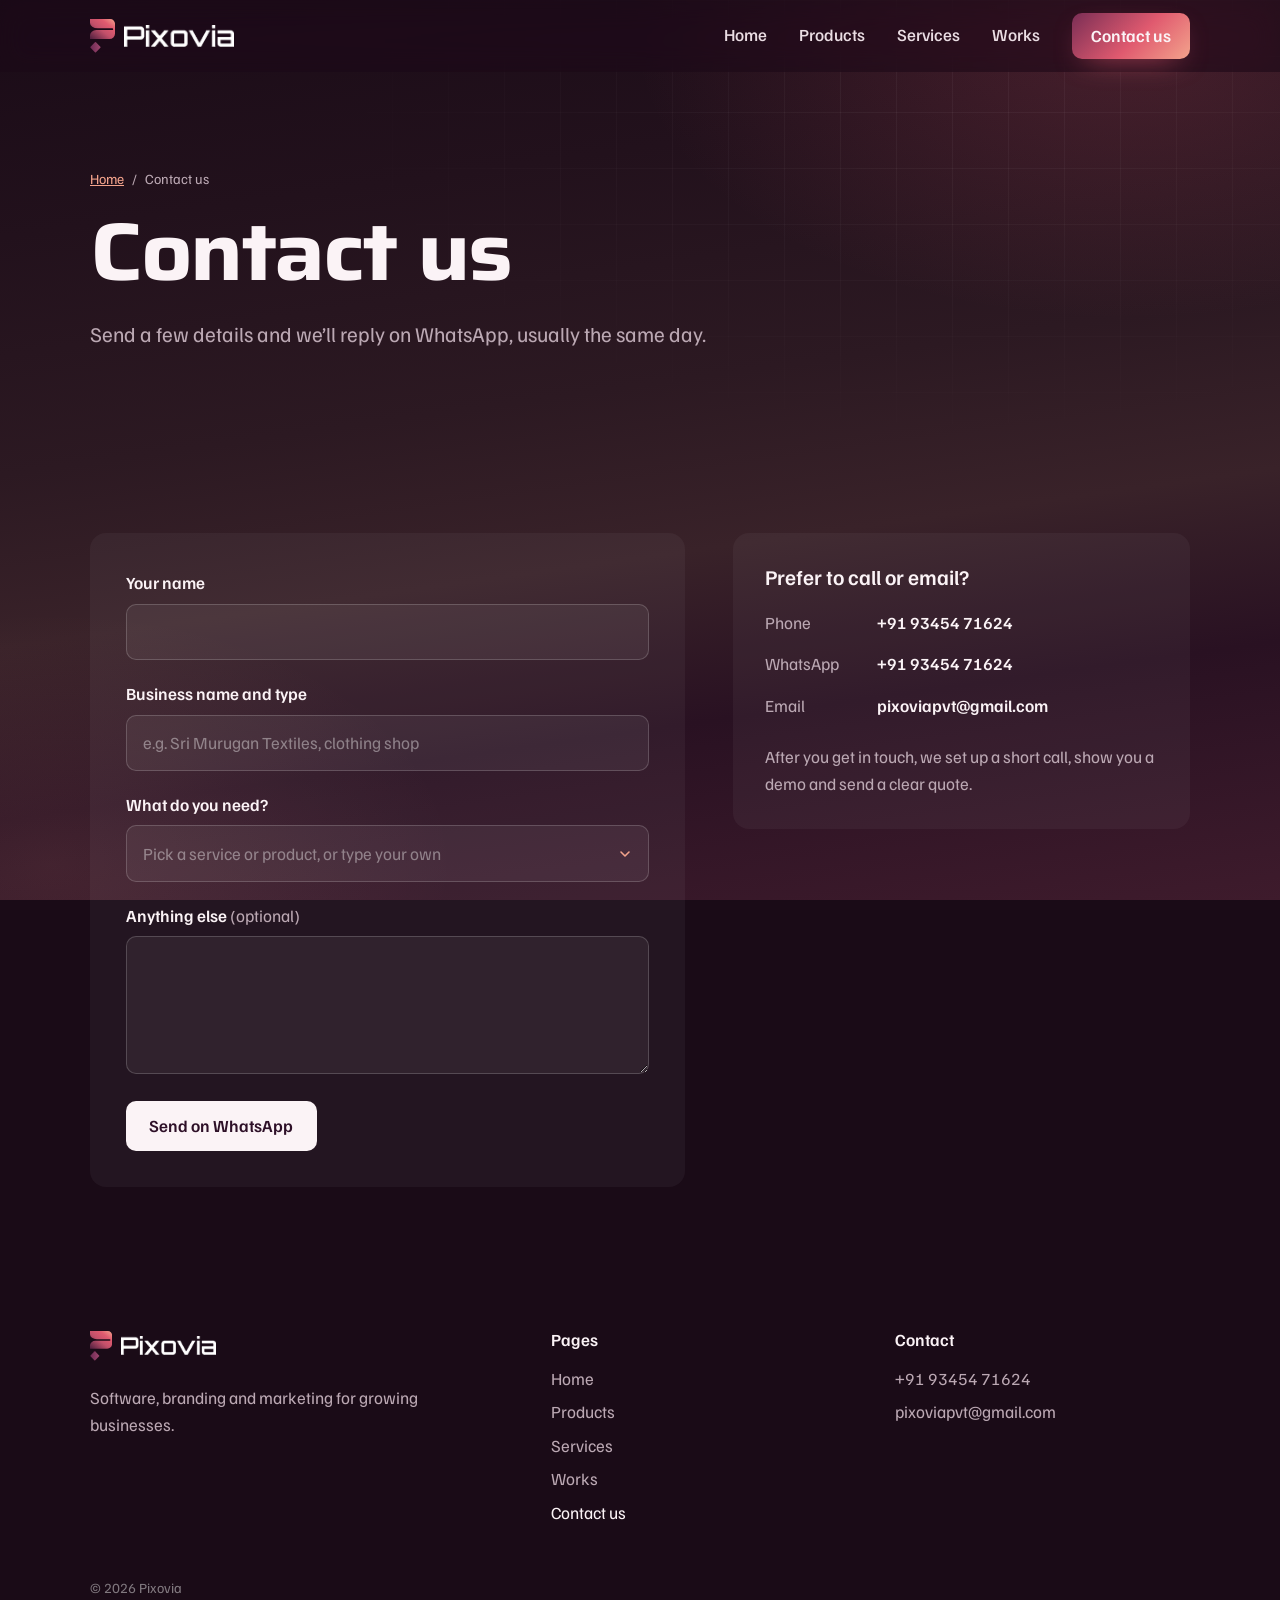
==== commit 0adbf647: "Restore contact page, add Meta ads results and update prices - Contact us opens the contact form aga" ====
--- a/contact.html
+++ b/contact.html
@@ -10,7 +10,7 @@
   <link href="https://fonts.googleapis.com/css2?family=Familjen+Grotesk:wght@400;500;600;700&family=Saira:wdth,wght@100..125,500..700&display=swap" rel="stylesheet">
   <link rel="icon" type="image/png" href="assets/logo/favicon.png">
   <meta name="theme-color" content="#1a0b17">
-  <link rel="stylesheet" href="styles.css?v=24">
+  <link rel="stylesheet" href="styles.css?v=32">
 </head>
 <body>
   <a class="skip" href="#main">Skip to content</a>
@@ -20,6 +20,7 @@
       <a class="logo" href="index.html" aria-label="Pixovia home"><svg class="logo-mark" viewBox="0 0 236 318" aria-hidden="true"><defs><linearGradient id="lh-g" x1="0" y1="1" x2="1" y2="0"><stop offset="0" stop-color="#4e1e3e"/><stop offset=".45" stop-color="#c2506a"/><stop offset=".72" stop-color="#e05a6f"/><stop offset="1" stop-color="#f3a38c"/></linearGradient><linearGradient id="lh-p" x1="0" y1="1" x2="1" y2="0"><stop offset="0" stop-color="#6a2a52"/><stop offset="1" stop-color="#a0466f"/></linearGradient></defs><path fill="url(#lh-g)" d="M0 0H190A44 44 0 0 1 234 44V136A52 52 0 0 1 182 188H0V152A58 48 0 0 1 58 104H208.5A8.5 8.5 0 0 0 208.5 87H72A72 50 0 0 1 0 37Z"/><rect x="-36" y="-36" width="72" height="72" rx="7" fill="url(#lh-p)" transform="translate(51 264) rotate(45)"/></svg><img class="logo-word" src="assets/logo/wordmark-white.png" alt="" width="481" height="96"></a>
       <button class="nav-toggle" aria-expanded="false" aria-controls="site-nav">Menu</button>
       <nav id="site-nav" class="site-nav" aria-label="Main">
+        <a href="index.html">Home</a>
         <a href="products.html">Products</a>
         <a href="services.html">Services</a>
         <a href="works.html">Works</a>
@@ -31,7 +32,7 @@
   <main id="main">
     <section class="page-head">
       <div class="wrap">
-        <nav class="crumbs" aria-label="Breadcrumb"><a href="index.html">Pixovia</a><span aria-hidden="true">/</span><span aria-current="page">Contact us</span></nav>
+        <nav class="crumbs" aria-label="Breadcrumb"><a href="index.html">Home</a><span aria-hidden="true">/</span><span aria-current="page">Contact us</span></nav>
         <h1>Contact us</h1>
         <p class="lede">Send a few details and we’ll reply on WhatsApp, usually the same day.</p>
       </div>
@@ -50,8 +51,11 @@
           </div>
           <div class="field">
             <label for="f-need">What do you need?</label>
-            <input id="f-need" name="need" list="need-options" required placeholder="Software, website, marketing…">
-            <datalist id="need-options"></datalist>
+            <div class="combo">
+              <input id="f-need" name="need" required role="combobox" aria-expanded="false" aria-controls="need-list" aria-autocomplete="list" autocomplete="off" placeholder="Pick a service or product, or type your own">
+              <button class="combo-toggle" type="button" tabindex="-1" aria-label="Show all options"><svg class="chev" aria-hidden="true" viewBox="0 0 24 24" width="16" height="16"><path d="m6 9 6 6 6-6" fill="none" stroke="currentColor" stroke-width="2.4" stroke-linecap="round" stroke-linejoin="round"/></svg></button>
+              <ul class="combo-list" id="need-list" role="listbox" aria-label="Services and products" hidden></ul>
+            </div>
           </div>
           <div class="field">
             <label for="f-msg">Anything else <span class="optional">(optional)</span></label>
@@ -83,7 +87,7 @@
       <nav aria-labelledby="footer-pages">
         <h2 class="footer-title" id="footer-pages">Pages</h2>
         <ul class="footer-links">
-            <li><a href="index.html">Pixovia</a></li>
+            <li><a href="index.html">Home</a></li>
             <li><a href="products.html">Products</a></li>
             <li><a href="services.html">Services</a></li>
             <li><a href="works.html">Works</a></li>
@@ -101,7 +105,7 @@
     <div class="wrap"><p class="footer-base">© <span id="year"></span> Pixovia</p></div>
   </footer>
 
-  <script src="shared.js?v=24"></script>
-  <script src="contact.js?v=24"></script>
+  <script src="shared.js?v=32"></script>
+  <script src="contact.js?v=32"></script>
 </body>
 </html>
--- a/styles.css
+++ b/styles.css
@@ -345,6 +345,8 @@
 @media (max-width: 960px) {
   .caps-grid { grid-template-columns: 1fr; }
   .console, .console:hover { transform: none; }
+  .result-card.will-reveal:not(.is-in) { opacity: 1; transform: none; }
+  .bar-fill, .funnel-bar { transform: none; opacity: 1; }
 }
 @media (max-width: 520px) {
   .console-body { grid-template-columns: 1fr; }
@@ -545,6 +547,42 @@
 .field input:focus, .field textarea:focus { outline: none; border-color: var(--peach); box-shadow: 0 0 0 3px rgba(243,163,140,.25); }
 .field input[aria-invalid="true"] { border-color: var(--coral); }
 .field textarea { resize: vertical; }
+
+/* "What do you need?" picker */
+.combo { position: relative; }
+/* Lift the open picker above the fields that follow it. */
+.field:has(.combo.is-open) { position: relative; z-index: 15; }
+.combo input { padding-right: 3rem; }
+.combo-toggle {
+  position: absolute; top: 0; right: 0; bottom: 0; width: 3rem;
+  display: grid; place-items: center;
+  background: none; border: 0; color: var(--peach); cursor: pointer;
+}
+.combo-toggle .chev { transition: transform .2s var(--ease-out); }
+.combo.is-open .combo-toggle .chev { transform: rotate(180deg); }
+.combo-list {
+  position: absolute; left: 0; right: 0; top: calc(100% + .4rem); z-index: 15;
+  max-height: 18rem; overflow-y: auto; overscroll-behavior: contain;
+  margin: 0; padding: .35rem; list-style: none;
+  background: linear-gradient(170deg, #2e1825, #24101f);
+  border: 1px solid var(--glass-line-2); border-radius: 12px;
+  box-shadow: 0 30px 70px -20px rgba(0,0,0,.85);
+  scrollbar-width: thin; scrollbar-color: rgba(243,163,140,.35) transparent;
+  animation: combo-in .16s var(--ease-out);
+}
+.combo-list[hidden] { display: none; }
+@keyframes combo-in { from { opacity: 0; transform: translateY(-4px); } to { opacity: 1; transform: none; } }
+.combo-group {
+  position: sticky; top: -.35rem; z-index: 1;
+  padding: .7rem .75rem .35rem;
+  font-size: .75rem; font-weight: 600; letter-spacing: .08em; text-transform: uppercase; color: var(--peach);
+  background: #2a1521;
+}
+.combo-option { padding: .6rem .75rem; border-radius: 8px; color: var(--text); cursor: pointer; }
+.combo-option:hover, .combo-option[aria-selected="true"] { background: var(--glass-2); color: var(--heading); }
+.combo-option[aria-selected="true"] { box-shadow: inset 3px 0 0 var(--coral); }
+.combo-option mark { background: none; color: var(--peach); font-weight: 600; }
+.combo-empty { padding: .75rem; color: var(--muted); font-size: var(--t-sm); }
 .form-error { background: rgba(224,90,111,.18); color: var(--heading); padding: .75rem 1rem; border-radius: var(--radius); font-weight: 500; }
 .contact-form .btn { justify-self: start; }
 
@@ -667,6 +705,141 @@
 .hero-mark .slab-depth { transform: translate(calc(var(--mx, 0) * 8px), calc(var(--my, 0) * 8px)); }
 .hero-mark .pixel-depth { transform: translate(calc(var(--mx, 0) * 22px), calc(var(--my, 0) * 22px)); }
 
+/* ---------- Works: results ---------- */
+
+.results-group .section-head { margin-bottom: 2.25rem; }
+.results-group .eyebrow {
+  display: inline-block; margin-bottom: .9rem;
+  font-size: var(--t-sm); font-weight: 600; letter-spacing: .08em; text-transform: uppercase; color: var(--peach);
+}
+.result-grid { display: grid; grid-template-columns: repeat(2, minmax(0, 1fr)); gap: 1.5rem; }
+@media (max-width: 900px) { .result-grid { grid-template-columns: minmax(0, 1fr); } }
+
+.result-card {
+  display: flex; flex-direction: column;
+  padding: clamp(1.4rem, 2.6vw, 2rem);
+  background: var(--glass); border: 1px solid var(--glass-line); border-radius: var(--radius-lg);
+  transition: background .3s ease, border-color .3s ease, opacity .6s ease, transform .6s var(--ease-out);
+}
+.result-card:hover { background: var(--glass-2); border-color: var(--glass-line-2); }
+.result-card.will-reveal:not(.is-in) { opacity: 0; transform: translateY(24px); }
+
+.result-top { display: flex; flex-wrap: wrap; align-items: baseline; justify-content: space-between; gap: .5rem 1rem; }
+.result-top h3 { font-size: var(--t-md); }
+.result-meta { display: flex; align-items: center; gap: .6rem; font-size: var(--t-sm); color: var(--muted); }
+.platform-chip {
+  padding: .2rem .6rem; border-radius: 99px;
+  border: 1px solid var(--glass-line-2); color: var(--heading); font-weight: 600;
+}
+
+.result-figure {
+  margin-top: 1.5rem;
+  font-family: var(--display); font-stretch: 112%; font-weight: 700;
+  font-size: clamp(2.6rem, 5.2vw, 3.6rem); line-height: 1; letter-spacing: -.01em;
+  font-variant-numeric: tabular-nums;
+}
+.result-figure span {
+  background: linear-gradient(120deg, #fff 10%, var(--peach) 70%, var(--coral));
+  -webkit-background-clip: text; background-clip: text; color: transparent;
+}
+.result-label { margin-top: .6rem; color: var(--text); max-width: 30em; }
+
+.result-stats { display: grid; grid-template-columns: repeat(3, minmax(0, 1fr)); gap: .75rem; margin-top: 1.5rem; }
+.result-stats div { display: flex; flex-direction: column-reverse; gap: .2rem; padding: .8rem .9rem; border-radius: var(--radius); background: rgba(255,255,255,.035); }
+.result-stats dl, .result-stats dt { margin: 0; }
+.result-stats dt { font-size: .8125rem; color: var(--muted); line-height: 1.3; }
+.result-stats dd { margin: 0; font-weight: 700; color: var(--heading); font-variant-numeric: tabular-nums; }
+@media (max-width: 480px) {
+  .result-stats { gap: .5rem; }
+  .result-stats div { padding: .65rem .6rem; }
+  .result-stats dd { font-size: .9375rem; }
+  .result-stats dt { font-size: .75rem; }
+}
+
+.result-chart { margin: 1.75rem 0 0; }
+.result-chart figcaption { font-size: var(--t-sm); font-weight: 600; color: var(--muted); margin-bottom: .8rem; }
+
+.result-bars { display: grid; gap: .55rem; }
+.result-bars li { display: grid; grid-template-columns: 9.5rem minmax(0, 1fr) 4.2rem; align-items: center; gap: .75rem; font-size: var(--t-sm); }
+.bar-name { color: var(--text); white-space: nowrap; overflow: hidden; text-overflow: ellipsis; }
+.bar-track { height: .6rem; border-radius: 99px; background: rgba(255,255,255,.06); overflow: hidden; }
+.bar-fill {
+  display: block; height: 100%; width: var(--w); border-radius: inherit;
+  background: rgba(243,163,140,.38);
+  transform-origin: left; transform: scaleX(0);
+  transition: transform .9s var(--ease-out) calc(.25s + var(--i) * 90ms);
+}
+.is-top .bar-fill { background: var(--brand-gradient); }
+.is-top .bar-name, .is-top .bar-val { color: var(--heading); font-weight: 600; }
+.bar-val { text-align: right; color: var(--muted); font-variant-numeric: tabular-nums; }
+.result-card.is-in .bar-fill { transform: none; }
+@media (max-width: 480px) { .result-bars li { grid-template-columns: 7rem minmax(0, 1fr) 3.6rem; gap: .5rem; } }
+
+.result-funnel { display: grid; gap: .5rem; }
+.result-funnel li { display: grid; gap: .3rem; }
+.funnel-bar {
+  display: flex; align-items: baseline; gap: .6rem;
+  width: var(--w); min-width: max-content; padding: .6rem .9rem; border-radius: var(--radius);
+  background: rgba(243,163,140,.14); font-size: var(--t-sm);
+  transform-origin: left; transform: scaleX(.2); opacity: 0;
+  transition: transform .8s var(--ease-out) calc(.2s + var(--i) * 150ms), opacity .5s ease calc(.2s + var(--i) * 150ms);
+}
+.funnel-bar strong { font-size: var(--t-base); color: var(--heading); font-variant-numeric: tabular-nums; }
+.result-funnel li:last-child .funnel-bar { background: var(--brand-gradient); color: #fff; }
+.result-funnel li:last-child .funnel-bar strong { color: #fff; }
+.funnel-rate { font-size: .8125rem; color: var(--muted); padding-left: .9rem; order: -1; }
+.result-card.is-in .funnel-bar { transform: none; opacity: 1; }
+
+.result-proof {
+  margin-top: auto; padding-top: 1.75rem;
+  display: flex; align-items: center; gap: 1rem; width: 100%;
+  font: inherit; text-align: left; color: inherit; background: none; border: 0; cursor: pointer;
+}
+.proof-thumb {
+  position: relative; flex: none; width: 7.5rem; aspect-ratio: 16 / 9; overflow: hidden;
+  border-radius: 8px; border: 1px solid var(--glass-line-2); background: #fff;
+}
+.proof-thumb img { width: 100%; height: 100%; object-fit: cover; object-position: left top; transition: transform .5s var(--ease-out); }
+.proof-thumb::after { content: ""; position: absolute; inset: 0; background: linear-gradient(180deg, transparent 40%, rgba(26,11,23,.35)); }
+.proof-label { display: grid; gap: .1rem; }
+.proof-label strong { color: var(--heading); font-weight: 600; white-space: nowrap; }
+@media (max-width: 480px) { .proof-thumb { width: 5.5rem; } }
+.proof-label strong::after { content: " →"; color: var(--peach); display: inline-block; transition: transform .25s var(--ease-out); }
+.proof-label small { color: var(--muted); font-size: var(--t-sm); }
+.result-proof:hover .proof-thumb img { transform: scale(1.08); }
+.result-proof:hover .proof-label strong::after { transform: translateX(4px); }
+
+/* Screenshot viewer */
+.proof-dialog {
+  width: min(1100px, calc(100% - 2rem)); max-height: calc(100% - 2rem);
+  padding: 0; border: 1px solid var(--glass-line-2); border-radius: 18px;
+  color: var(--text); background: linear-gradient(170deg, #2a1622, #24101f);
+  box-shadow: 0 40px 100px -20px rgba(0,0,0,.8);
+}
+.proof-dialog::backdrop { background: rgba(12,4,10,.78); backdrop-filter: blur(4px); }
+.proof-dialog[open] { animation: dlg-in .2s ease-out; }
+.proof-inner { padding: 1.5rem clamp(1rem, 3vw, 2rem) 1.5rem; }
+.proof-top { display: flex; justify-content: space-between; align-items: start; gap: 1rem; padding-right: 2.5rem; }
+.proof-top .dlg-close { top: 1rem; right: 1rem; }
+.proof-kicker { font-size: var(--t-sm); color: var(--peach); font-weight: 600; }
+.proof-top h2 { font-size: var(--t-lg); line-height: 1.15; }
+.proof-figure { margin: 1.25rem 0 0; }
+.proof-shot { position: relative; border-radius: 10px; overflow: hidden; background: #fff; }
+.proof-shot img { display: block; width: 100%; height: auto; }
+.proof-mark {
+  position: absolute; border-radius: 6px;
+  border: 2.5px solid var(--coral);
+  box-shadow: 0 0 0 9999px rgba(26,11,23,.42), 0 0 24px rgba(224,90,111,.6);
+}
+.proof-shot.is-changing img { animation: shot-in .35s ease-out; }
+.proof-shot.is-changing .proof-mark { animation: mark-in .7s var(--ease-out) .15s both; }
+@keyframes shot-in { from { opacity: .3; } to { opacity: 1; } }
+@keyframes mark-in { from { opacity: 0; transform: scale(1.06); } to { opacity: 1; transform: none; } }
+.proof-figure figcaption { margin-top: 1rem; color: var(--heading); font-size: var(--t-base); max-width: 48em; }
+.proof-nav { display: flex; align-items: center; justify-content: space-between; gap: 1rem; margin-top: 1.25rem; }
+.proof-nav[hidden] { display: none; }
+.proof-count { color: var(--muted); font-size: var(--t-sm); }
+
 /* ---------- Motion preferences ---------- */
 
 @media (prefers-reduced-motion: reduce) {
@@ -678,4 +851,6 @@
   .btn:hover, .product-card:hover, .sector-link:hover, .site-type:hover, .client-strip a:hover, .client-btn:hover { transform: none; }
   .hero-mark .slab-depth, .hero-mark .pixel-depth { transform: none; }
   .console, .console:hover { transform: none; }
-}
+  .result-card.will-reveal:not(.is-in) { opacity: 1; transform: none; }
+  .bar-fill, .funnel-bar { transform: none; opacity: 1; }
+}
